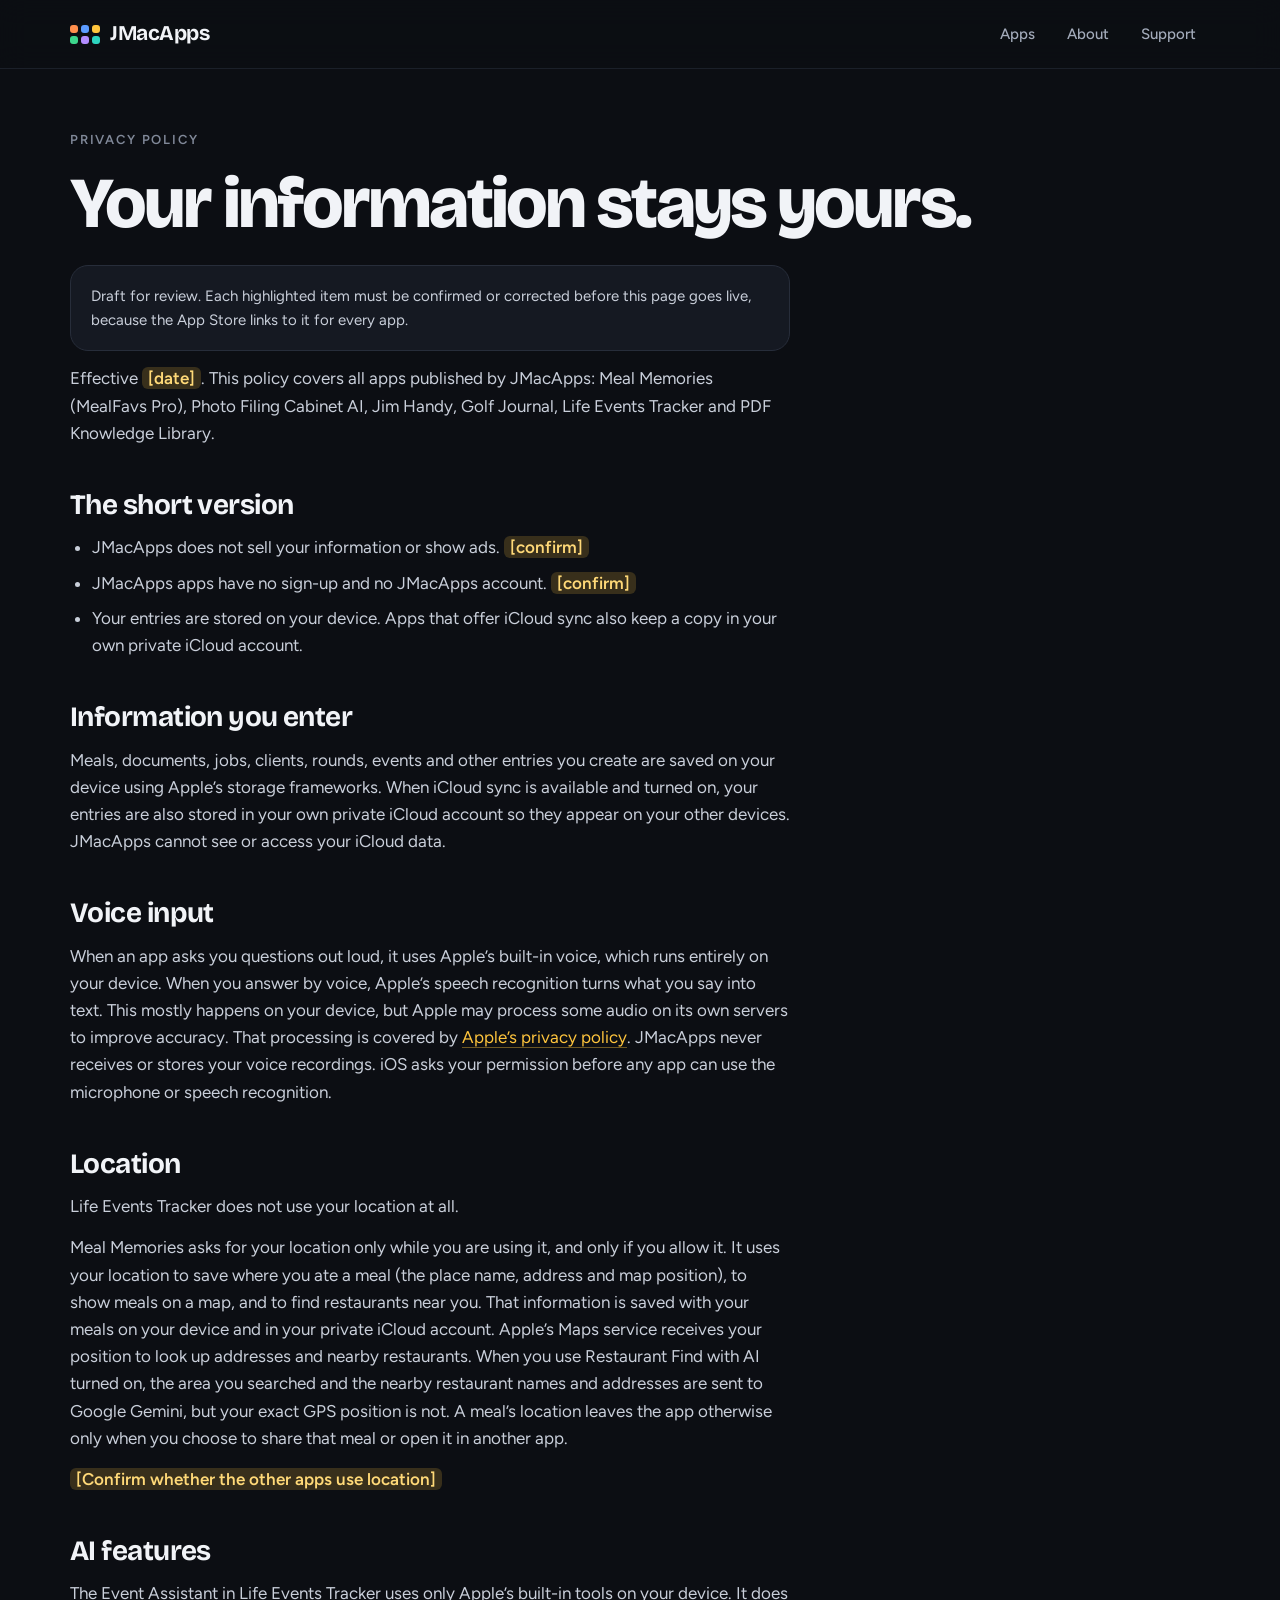
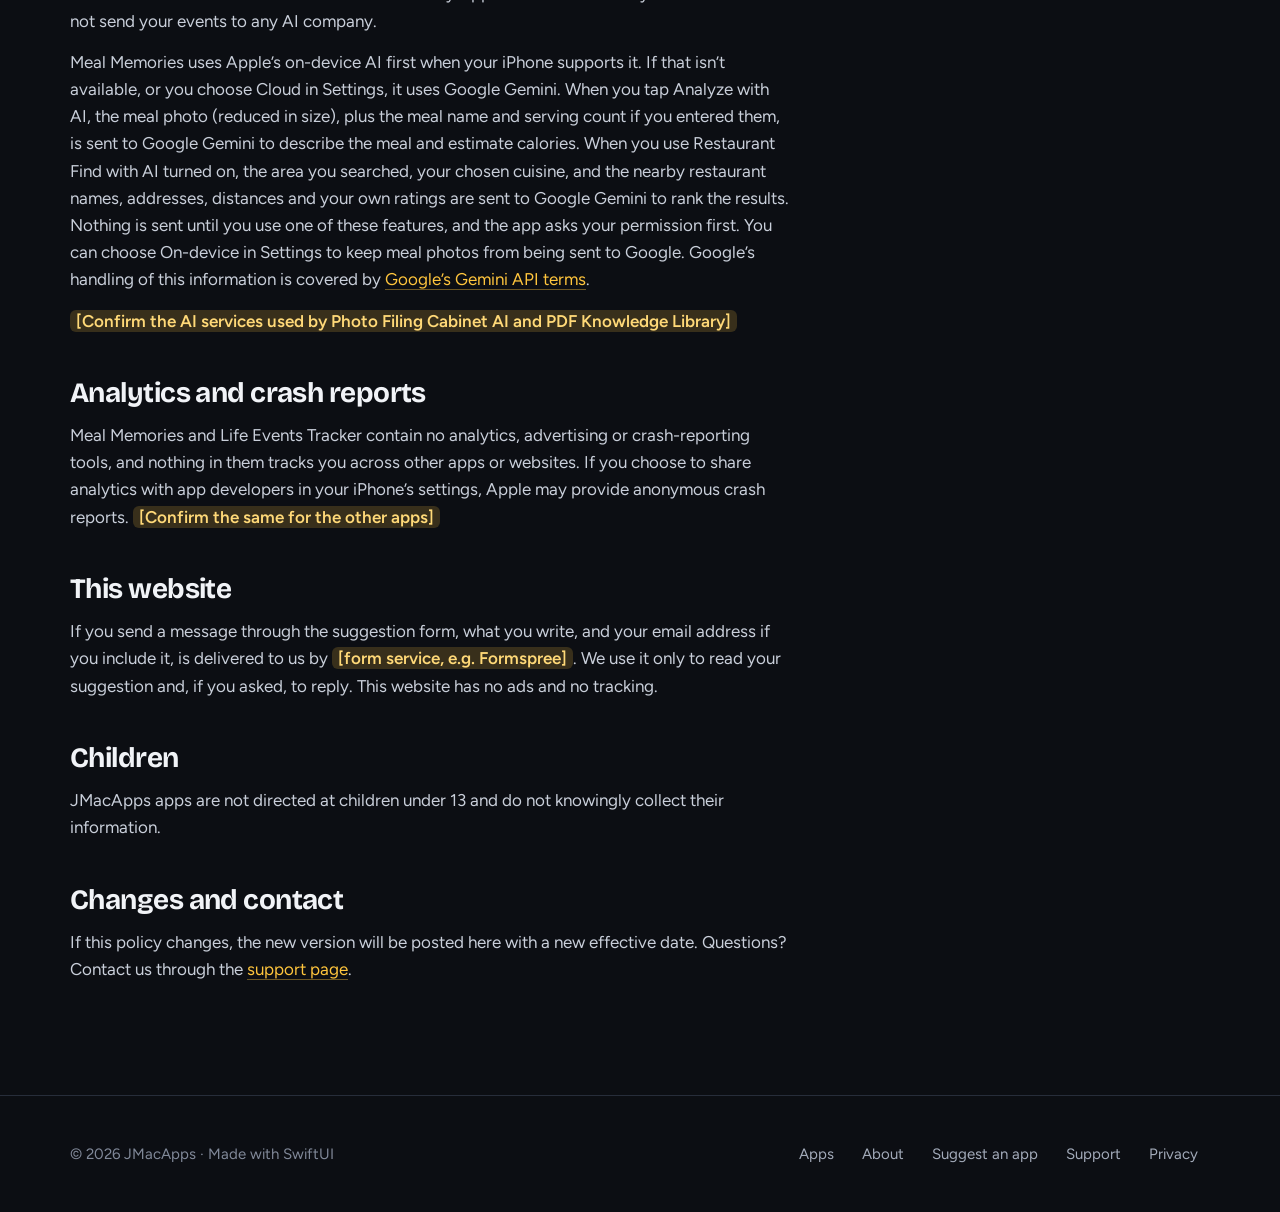
==== privacy.html @ f18e8189 "Add files via upload" ====
<!doctype html>
<html lang="en">
<head>
<meta charset="utf-8">
<meta name="viewport" content="width=device-width, initial-scale=1, viewport-fit=cover">
<title>Privacy · JMacApps</title>
<meta name="claude:viewport-fit-sides" content="cover">
<meta name="description" content="How JMacApps apps handle your information.">
<meta property="og:title" content="Privacy · JMacApps">
<meta property="og:description" content="How JMacApps apps handle your information.">
<meta property="og:type" content="website">
<meta name="theme-color" content="#0C0E13">
<link rel="preconnect" href="https://fonts.googleapis.com"><link rel="preconnect" href="https://fonts.gstatic.com" crossorigin><link rel="stylesheet" href="https://fonts.googleapis.com/css2?family=Bricolage+Grotesque:opsz,wght@12..96,600;12..96,700;12..96,800&family=Figtree:wght@400;500;600&display=swap">
<link rel="stylesheet" href="css/style.css">
</head>
<body>
<header class="nav"><div class="wrap">
<a class="logo" href="index.html"><span class="logo-mark" aria-hidden="true"><span style="background: var(--c-meals)"></span><span style="background: var(--c-filing)"></span><span style="background: var(--c-handy)"></span><span style="background: var(--c-golf)"></span><span style="background: var(--c-life)"></span><span style="background: var(--c-pdf)"></span></span>JMacApps</a>
<nav class="nav-links" aria-label="Main"><a href="index.html#apps">Apps</a><a href="about.html">About</a><a href="support.html">Support</a></nav>
</div></header>
<main>
<section class="wrap page-head"><span class="eyebrow">Privacy policy</span><h1>Your information stays yours.</h1></section>
<section class="wrap"><div class="prose">
<p class="note">Draft for review. Each highlighted item must be confirmed or corrected before this page goes live, because the App Store links to it for every app.</p>
<p class="muted">Effective <span class="fill">[date]</span>. This policy covers all apps published by JMacApps: Meal Memories (MealFavs Pro), Photo Filing Cabinet AI, Jim Handy, Golf Journal, Life Events Tracker and PDF Knowledge Library.</p>
<h2>The short version</h2>
<ul>
<li>JMacApps does not sell your information or show ads. <span class="fill">[confirm]</span></li>
<li>JMacApps apps have no sign-up and no JMacApps account. <span class="fill">[confirm]</span></li>
<li>Your entries are stored on your device. Apps that offer iCloud sync also keep a copy in your own private iCloud account.</li>
</ul>
<h2>Information you enter</h2>
<p>Meals, documents, jobs, clients, rounds, events and other entries you create are saved on your device using Apple’s storage frameworks. When iCloud sync is available and turned on, your entries are also stored in your own private iCloud account so they appear on your other devices. JMacApps cannot see or access your iCloud data.</p>
<h2>Voice input</h2>
<p>When an app asks you questions out loud, it uses Apple’s built-in voice, which runs entirely on your device. When you answer by voice, Apple’s speech recognition turns what you say into text. This mostly happens on your device, but Apple may process some audio on its own servers to improve accuracy. That processing is covered by <a href="https://www.apple.com/legal/privacy/">Apple’s privacy policy</a>. JMacApps never receives or stores your voice recordings. iOS asks your permission before any app can use the microphone or speech recognition.</p>
<h2>Location</h2>
<p>Life Events Tracker does not use your location at all.</p>
<p>Meal Memories asks for your location only while you are using it, and only if you allow it. It uses your location to save where you ate a meal (the place name, address and map position), to show meals on a map, and to find restaurants near you. That information is saved with your meals on your device and in your private iCloud account. Apple’s Maps service receives your position to look up addresses and nearby restaurants. When you use Restaurant Find with AI turned on, the area you searched and the nearby restaurant names and addresses are sent to Google Gemini, but your exact GPS position is not. A meal’s location leaves the app otherwise only when you choose to share that meal or open it in another app.</p>
<p><span class="fill">[Confirm whether the other apps use location]</span></p>
<h2>AI features</h2>
<p>The Event Assistant in Life Events Tracker uses only Apple’s built-in tools on your device. It does not send your events to any AI company.</p>
<p>Meal Memories uses Apple’s on-device AI first when your iPhone supports it. If that isn’t available, or you choose Cloud in Settings, it uses Google Gemini. When you tap Analyze with AI, the meal photo (reduced in size), plus the meal name and serving count if you entered them, is sent to Google Gemini to describe the meal and estimate calories. When you use Restaurant Find with AI turned on, the area you searched, your chosen cuisine, and the nearby restaurant names, addresses, distances and your own ratings are sent to Google Gemini to rank the results. Nothing is sent until you use one of these features, and the app asks your permission first. You can choose On-device in Settings to keep meal photos from being sent to Google. Google’s handling of this information is covered by <a href="https://ai.google.dev/gemini-api/terms">Google’s Gemini API terms</a>.</p>
<p><span class="fill">[Confirm the AI services used by Photo Filing Cabinet AI and PDF Knowledge Library]</span></p>
<h2>Analytics and crash reports</h2>
<p>Meal Memories and Life Events Tracker contain no analytics, advertising or crash-reporting tools, and nothing in them tracks you across other apps or websites. If you choose to share analytics with app developers in your iPhone’s settings, Apple may provide anonymous crash reports. <span class="fill">[Confirm the same for the other apps]</span></p>
<h2>This website</h2>
<p>If you send a message through the suggestion form, what you write, and your email address if you include it, is delivered to us by <span class="fill">[form service, e.g. Formspree]</span>. We use it only to read your suggestion and, if you asked, to reply. This website has no ads and no tracking.</p>
<h2>Children</h2>
<p>JMacApps apps are not directed at children under 13 and do not knowingly collect their information.</p>
<h2>Changes and contact</h2>
<p>If this policy changes, the new version will be posted here with a new effective date. Questions? Contact us through the <a href="support.html">support page</a>.</p>
</div></section>
</main>
<footer class="footer"><div class="wrap">
<span>© 2026 JMacApps · Made with SwiftUI</span>
<nav aria-label="Footer"><a href="index.html#apps">Apps</a><a href="about.html">About</a><a href="suggest.html">Suggest an app</a><a href="support.html">Support</a><a href="privacy.html">Privacy</a></nav>
</div></footer>
</body>
</html>
---- css/style.css ----
/* JMacApps — layout: one dark stage; each app owns a signature color that tints its card, page and badges. */
:root {
  color-scheme: dark;
  --bg: #0C0E13;
  --surface: #151922;
  --surface-2: #1C212C;
  --line: #272D3A;
  --fg: #F1F3F7;
  --muted: #A3ABBA;
  --faint: #818999;
  --brand: #FFC53D;
  --app: var(--brand);

  --c-filing: #5B9BFF;
  --c-life: #B28CFF;
  --c-golf: #3DD68C;
  --c-meals: #FF8F4D;
  --c-handy: #FFC53D;
  --c-pdf: #2DD4BF;

  --display: "Bricolage Grotesque", "Avenir Next", system-ui, sans-serif;
  --body: "Figtree", "Helvetica Neue", system-ui, sans-serif;

  --max: 1180px;
  --r-lg: 28px;
  --r-md: 18px;
}

*, *::before, *::after { box-sizing: border-box; }
html { scroll-behavior: smooth; }
@media (prefers-reduced-motion: reduce) { html { scroll-behavior: auto; } * { transition: none !important; animation: none !important; } }

body {
  margin: 0;
  background: var(--bg);
  color: var(--fg);
  font: 400 17px/1.6 var(--body);
  -webkit-font-smoothing: antialiased;
}
img { max-width: 100%; height: auto; display: block; }
a { color: inherit; text-decoration: none; }
a:focus-visible, button:focus-visible { outline: 2px solid var(--app); outline-offset: 3px; border-radius: 8px; }
h1, h2, h3 { font-family: var(--display); line-height: 1.05; letter-spacing: -0.025em; margin: 0; text-wrap: balance; }
p { margin: 0; }

.wrap {
  max-width: var(--max);
  margin: 0 auto;
  padding-left: max(20px, env(safe-area-inset-left, 0px));
  padding-right: max(20px, env(safe-area-inset-right, 0px));
}
.section { padding-block: 88px; }
.eyebrow { font-size: 13px; font-weight: 600; letter-spacing: .14em; text-transform: uppercase; color: var(--faint); }
.lede { font-size: 20px; color: var(--muted); max-width: 34em; }
.muted { color: var(--muted); }

/* ---------- nav ---------- */
body::before { content: ""; position: fixed; inset: 0 0 auto; height: env(safe-area-inset-top, 0px); z-index: 10; background: var(--bg); }
.nav { position: sticky; top: env(safe-area-inset-top, 0px); z-index: 9; background: color-mix(in oklab, var(--bg) 86%, transparent); backdrop-filter: blur(14px); -webkit-backdrop-filter: blur(14px); border-bottom: 1px solid color-mix(in oklab, var(--line) 60%, transparent); }
.nav .wrap { display: flex; align-items: center; justify-content: space-between; gap: 12px; min-height: 68px; flex-wrap: wrap; }
.logo { display: flex; align-items: center; gap: 10px; font-family: var(--display); font-weight: 700; font-size: 21px; letter-spacing: -0.02em; }
.logo-mark { display: grid; grid-template-columns: repeat(3, 8px); gap: 3px; }
.logo-mark span { width: 8px; height: 8px; border-radius: 3px; }
.nav-links { display: flex; align-items: center; gap: 4px; flex-wrap: wrap; }
.nav-links a { padding: 10px 14px; border-radius: 999px; color: var(--muted); font-size: 15px; font-weight: 500; }
.nav-links a:hover, .nav-links a[aria-current="page"] { color: var(--fg); background: var(--surface); }

/* ---------- buttons & badges ---------- */
.btns { display: flex; flex-wrap: wrap; gap: 12px; }
.btn { display: inline-flex; align-items: center; gap: 10px; min-height: 52px; padding: 0 24px; border-radius: 14px; font-weight: 600; font-size: 16px; border: 1px solid transparent; transition: transform .15s ease, background .15s ease; }
.btn:hover { transform: translateY(-1px); }
.btn-solid { background: var(--app); color: #0C0E13; }
.btn-ghost { border-color: var(--line); color: var(--fg); }
.btn-ghost:hover { background: var(--surface); }
.btn svg { width: 20px; height: 20px; flex: none; }
.btn-off { background: var(--surface); color: var(--muted); border-color: var(--line); cursor: default; }
.btn-off:hover { transform: none; }

.badge { display: inline-flex; align-items: center; gap: 8px; padding: 6px 12px; border-radius: 999px; font-size: 13px; font-weight: 600; white-space: nowrap; }
.badge::before { content: ""; width: 7px; height: 7px; border-radius: 99px; background: currentColor; }
.badge-live { background: color-mix(in oklab, #3DD68C 16%, transparent); color: #74E5AC; }
.badge-beta { background: color-mix(in oklab, #5B9BFF 18%, transparent); color: #9CC2FF; }
.badge-soon { background: var(--surface-2); color: var(--muted); }

.icon-tile { width: 60px; height: 60px; border-radius: 17px; background: var(--app); display: grid; place-items: center; flex: none; }
.icon-tile svg { width: 30px; height: 30px; stroke: #0C0E13; }
.icon-tile.lg { width: 92px; height: 92px; border-radius: 25px; box-shadow: 0 18px 50px color-mix(in oklab, var(--app) 35%, transparent); }
.icon-tile.lg svg { width: 46px; height: 46px; }

/* ---------- home hero ---------- */
.hero { padding-block: 56px 72px; display: grid; grid-template-columns: minmax(0, 1.05fr) minmax(0, 1fr); gap: 40px; align-items: center; }
.hero-copy { display: flex; flex-direction: column; gap: 26px; }
.hero h1 { font-size: clamp(46px, 6.4vw, 84px); font-weight: 800; letter-spacing: -0.04em; line-height: .98; }
.hero h1 .dim { color: var(--faint); }
.dots { display: flex; gap: 8px; align-items: center; color: var(--muted); font-size: 15px; flex-wrap: wrap; }
.dots i { width: 10px; height: 10px; border-radius: 4px; display: inline-block; }
.hero-art { position: relative; height: 600px; }
.hero-art img { position: absolute; width: 46%; filter: drop-shadow(0 30px 40px rgba(0,0,0,.55)); }
.hero-art .a { left: 0; top: 70px; opacity: .9; }
.hero-art .b { left: 27%; top: 0; z-index: 2; width: 50%; }
.hero-art .c { right: 0; top: 90px; opacity: .9; }
.hero-glow { position: absolute; inset: 10% 5%; border-radius: 50%; background: radial-gradient(closest-side, color-mix(in oklab, var(--brand) 22%, transparent), transparent); filter: blur(20px); }
.hero-caption { position: absolute; bottom: 0; left: 50%; transform: translateX(-50%); z-index: 3; white-space: nowrap; font-size: 13px; color: var(--faint); }

/* ---------- app grid ---------- */
.head-row { display: flex; flex-wrap: wrap; justify-content: space-between; align-items: flex-end; gap: 20px; margin-bottom: 40px; }
.head-row h2 { font-size: clamp(36px, 4.4vw, 56px); font-weight: 800; }
.head-row p { max-width: 380px; color: var(--muted); }
.app-grid { display: grid; grid-template-columns: repeat(3, minmax(0, 1fr)); gap: 18px; }
.app-card { position: relative; display: flex; flex-direction: column; gap: 18px; padding: 28px; border-radius: var(--r-lg); background: color-mix(in oklab, var(--app) 9%, var(--bg)); border: 1px solid color-mix(in oklab, var(--app) 24%, var(--bg)); transition: transform .2s ease, border-color .2s ease; min-width: 0; }
.app-card:hover { transform: translateY(-3px); border-color: color-mix(in oklab, var(--app) 55%, var(--bg)); }
.app-card .top { display: flex; justify-content: space-between; align-items: flex-start; gap: 12px; }
.app-card h3 { font-size: 26px; font-weight: 700; }
.app-card .was { font-size: 13px; color: var(--faint); margin-top: 4px; }
.app-card p { color: color-mix(in oklab, var(--app) 18%, var(--muted)); font-size: 16px; line-height: 1.55; }
.app-card .more { margin-top: auto; font-weight: 600; color: color-mix(in oklab, var(--app) 70%, white); }

/* ---------- voice band ---------- */
.band { border-radius: 36px; background: var(--surface); border: 1px solid var(--line); padding: clamp(28px, 5vw, 64px); display: grid; grid-template-columns: minmax(0, 1fr) minmax(0, 1.2fr); gap: 48px; align-items: center; }
.band h2 { font-size: clamp(34px, 4vw, 52px); font-weight: 800; margin-block: 14px 18px; }
.steps { list-style: none; margin: 0; padding: 0; display: grid; gap: 14px; }
.steps li { display: grid; grid-template-columns: 52px minmax(0, 1fr); gap: 16px; align-items: start; padding: 20px; border-radius: var(--r-md); background: var(--surface-2); }
.steps .n { width: 52px; height: 52px; border-radius: 15px; display: grid; place-items: center; font-family: var(--display); font-weight: 800; font-size: 22px; background: var(--bg); color: var(--brand); }
.steps b { display: block; font-size: 18px; margin-bottom: 2px; }
.steps span { color: var(--muted); font-size: 16px; }

/* ---------- maker ---------- */
.maker { display: grid; grid-template-columns: minmax(0, 360px) minmax(0, 1fr); gap: 56px; align-items: center; }
.photo-slot { aspect-ratio: 4 / 5; max-width: 100%; border-radius: var(--r-lg); border: 1.5px dashed var(--line); background: var(--surface); display: grid; place-items: center; text-align: center; color: var(--faint); padding: 24px; font-size: 15px; }
.maker h2 { font-size: clamp(34px, 4vw, 52px); font-weight: 800; margin-block: 14px 20px; }
.maker p + p { margin-top: 14px; }
.link-u { font-weight: 600; border-bottom: 2px solid var(--brand); padding-bottom: 3px; display: inline-block; margin-top: 22px; }

/* ---------- beta CTA ---------- */
.cta { border-radius: 36px; padding: clamp(32px, 5vw, 64px); background: var(--brand); color: #1B1405; display: flex; flex-wrap: wrap; gap: 28px; align-items: center; justify-content: space-between; }
.cta h2 { font-size: clamp(30px, 3.6vw, 46px); font-weight: 800; }
.cta p { color: #3B2D0B; font-size: 18px; margin-top: 10px; max-width: 32em; }
.cta .btn { background: #0C0E13; color: var(--fg); }

/* ---------- footer ---------- */
.footer { border-top: 1px solid var(--line); margin-top: 40px; }
.footer .wrap { display: flex; flex-wrap: wrap; justify-content: space-between; align-items: center; gap: 16px; padding-block: 36px; color: var(--faint); font-size: 15px; }
.footer nav { display: flex; flex-wrap: wrap; gap: 4px; }
.footer nav a { padding: 10px 12px; color: var(--muted); }
.footer nav a:hover { color: var(--fg); }

/* ---------- app page ---------- */
.app-hero { position: relative; overflow: hidden; }
.app-hero::before { content: ""; position: absolute; left: 50%; top: -340px; width: 1000px; height: 900px; transform: translateX(-50%); background: radial-gradient(closest-side, color-mix(in oklab, var(--app) 26%, transparent), transparent); pointer-events: none; }
.app-hero .wrap { position: relative; display: flex; flex-direction: column; align-items: center; text-align: center; gap: 24px; padding-block: 40px 56px; }
.crumb { align-self: flex-start; color: var(--muted); font-size: 15px; padding: 8px 0; }
.crumb:hover { color: var(--fg); }
.app-hero h1 { font-size: clamp(44px, 6.6vw, 88px); font-weight: 800; letter-spacing: -0.04em; }
.app-hero .tag { font-family: var(--display); font-size: clamp(22px, 2.6vw, 30px); font-weight: 600; color: color-mix(in oklab, var(--app) 75%, white); letter-spacing: -0.015em; }
.app-hero .lede { margin-inline: auto; }
.app-hero .btns { justify-content: center; }
.app-hero .meta { font-size: 14px; color: var(--faint); }

.shots { display: flex; gap: 8px; overflow-x: auto; scroll-snap-type: x mandatory; padding: 8px max(20px, calc((100vw - var(--max)) / 2 + 20px)) 24px; scrollbar-width: thin; }
.shot { flex: 0 0 auto; width: 250px; scroll-snap-align: center; display: flex; flex-direction: column; gap: 6px; }
.shot img { width: 100%; filter: drop-shadow(0 22px 28px rgba(0,0,0,.5)); }
.shot figcaption { text-align: center; color: var(--muted); font-size: 15px; padding-inline: 8px; }
.shot-ph { aspect-ratio: 9 / 19.5; max-width: 100%; margin: 20px 18px; border-radius: 34px; border: 6px solid var(--surface-2); background: var(--surface); display: grid; place-items: center; color: var(--faint); font-size: 14px; text-align: center; padding: 16px; }
.shots.mac { gap: 28px; padding-top: 24px; }
.shots.mac .shot { width: min(760px, 86vw); gap: 14px; }
.shots.mac .shot img { border-radius: 14px; border: 1px solid var(--line); filter: drop-shadow(0 24px 40px rgba(0,0,0,.55)); }
.shots-hint { text-align: center; color: var(--faint); font-size: 14px; }

.features { display: grid; grid-template-columns: repeat(auto-fit, minmax(min(100%, 300px), 1fr)); gap: 18px; }
.feature { padding: 30px; border-radius: var(--r-lg); background: var(--surface); border: 1px solid var(--line); display: flex; flex-direction: column; gap: 10px; min-width: 0; }
.feature .fi { width: 44px; height: 44px; border-radius: 13px; display: grid; place-items: center; background: color-mix(in oklab, var(--app) 18%, var(--surface)); margin-bottom: 6px; }
.feature .fi svg { width: 22px; height: 22px; stroke: color-mix(in oklab, var(--app) 80%, white); }
.feature h3 { font-size: 22px; font-weight: 700; letter-spacing: -0.015em; }
.feature p { color: var(--muted); font-size: 16px; }
.center-h { text-align: center; font-size: clamp(32px, 4vw, 50px); font-weight: 800; margin-bottom: 40px; }

.video { display: grid; grid-template-columns: minmax(0, 1.4fr) minmax(0, 1fr); gap: 0; border-radius: 32px; overflow: hidden; border: 1px solid color-mix(in oklab, var(--app) 30%, var(--bg)); background: color-mix(in oklab, var(--app) 8%, var(--bg)); }
.video-thumb { aspect-ratio: 16 / 9; max-width: 100%; display: grid; place-items: center; background: radial-gradient(circle at 50% 50%, color-mix(in oklab, var(--app) 30%, var(--bg)), var(--surface) 70%); }
.play { width: 84px; height: 84px; border-radius: 99px; background: var(--app); display: grid; place-items: center; box-shadow: 0 0 0 14px color-mix(in oklab, var(--app) 20%, transparent); transition: transform .2s ease; }
.video:hover .play { transform: scale(1.06); }
.play svg { width: 32px; height: 32px; fill: #0C0E13; margin-left: 5px; }
.video-copy { padding: clamp(24px, 4vw, 48px); display: flex; flex-direction: column; gap: 12px; justify-content: center; }
.video-copy h2 { font-size: clamp(28px, 3vw, 38px); font-weight: 800; }

.get { border-radius: 36px; padding: clamp(32px, 5vw, 64px); background: var(--app); color: #0C0E13; display: flex; flex-wrap: wrap; gap: 28px; align-items: center; justify-content: space-between; }
.get h2 { font-size: clamp(30px, 3.6vw, 46px); font-weight: 800; }
.get p { margin-top: 10px; font-size: 18px; max-width: 32em; color: color-mix(in oklab, var(--app) 30%, #0C0E13); }
.get .btn { background: #0C0E13; color: var(--fg); }
.get .btn-off { background: color-mix(in oklab, #0C0E13 14%, var(--app)); color: #0C0E13; border-color: transparent; }

.others { display: grid; grid-template-columns: repeat(5, minmax(0, 1fr)); gap: 12px; }
.other { display: flex; flex-direction: column; gap: 12px; padding: 18px; border-radius: var(--r-md); border: 1px solid var(--line); min-width: 0; transition: border-color .15s ease, background .15s ease; }
.other:hover { border-color: color-mix(in oklab, var(--app) 50%, var(--bg)); background: color-mix(in oklab, var(--app) 6%, var(--bg)); }
.other .icon-tile { width: 44px; height: 44px; border-radius: 12px; }
.other .icon-tile svg { width: 22px; height: 22px; }
.other b { font-family: var(--display); font-size: 17px; line-height: 1.2; }

/* ---------- text pages ---------- */
.page-head { padding-block: 56px 24px; }
.page-head h1 { font-size: clamp(42px, 5.6vw, 72px); font-weight: 800; letter-spacing: -0.04em; margin-top: 14px; }
.prose { max-width: 720px; padding-bottom: 72px; }
.prose h2 { font-size: 28px; font-weight: 700; margin: 44px 0 14px; letter-spacing: -0.02em; }
.prose p, .prose li { color: #C9CFDA; }
.prose p + p { margin-top: 14px; }
.prose ul { padding-left: 22px; display: grid; gap: 8px; margin: 14px 0; }
.prose a { color: var(--brand); border-bottom: 1px solid color-mix(in oklab, var(--brand) 40%, transparent); }
.fill { background: color-mix(in oklab, var(--brand) 18%, transparent); color: #FFD978; padding: 1px 6px; border-radius: 6px; font-weight: 600; }
.note { padding: 18px 20px; border-radius: var(--r-md); background: var(--surface); border: 1px solid var(--line); color: var(--muted); font-size: 15px; margin-bottom: 8px; }
details { border-bottom: 1px solid var(--line); padding-block: 18px; }
details summary { cursor: pointer; font-weight: 600; font-size: 18px; list-style: none; display: flex; justify-content: space-between; gap: 16px; }
details summary::after { content: "+"; color: var(--brand); font-size: 22px; line-height: 1; }
details[open] summary::after { content: "–"; }
details p { margin-top: 10px; }
.contact-card { margin-top: 18px; padding: 24px; border-radius: var(--r-lg); background: var(--surface); border: 1px solid var(--line); display: flex; flex-direction: column; gap: 6px; }
.contact-card .addr { font-family: var(--display); font-size: 24px; font-weight: 700; user-select: all; }

/* ---------- responsive ---------- */
@media (max-width: 980px) {
  .hero { grid-template-columns: minmax(0, 1fr); }
  .hero-art { height: 480px; max-width: 520px; width: 100%; margin-inline: auto; }
  .app-grid { grid-template-columns: repeat(2, minmax(0, 1fr)); }
  .band, .maker, .video { grid-template-columns: minmax(0, 1fr); }
  .maker .photo-slot { max-width: 320px; }
  .others { grid-template-columns: repeat(3, minmax(0, 1fr)); }
}
@media (max-width: 640px) {
  body { font-size: 16px; }
  .section { padding-block: 60px; }
  .hero-art { height: 380px; }
  .app-grid { grid-template-columns: minmax(0, 1fr); }
  .others { grid-template-columns: repeat(2, minmax(0, 1fr)); }
  .shot { width: 210px; }
  .lede { font-size: 18px; }
  .nav-links { gap: 0; }
  .nav-links a { padding: 10px 8px; font-size: 14px; }
  .logo { font-size: 19px; gap: 8px; }
}

/* ---------- suggestions ---------- */
.idea { display: grid; grid-template-columns: minmax(0, 1.1fr) minmax(0, 1fr); gap: 48px; align-items: center; padding: clamp(28px, 5vw, 64px); border-radius: 36px; border: 1.5px dashed var(--line); }
.idea-copy { display: flex; flex-direction: column; gap: 16px; align-items: flex-start; }
.idea h2 { font-size: clamp(34px, 4vw, 52px); font-weight: 800; }
.idea-notes { list-style: none; margin: 0; padding: 0; display: grid; gap: 14px; }
.idea-notes li { padding: 18px 22px; border-radius: 18px; background: color-mix(in oklab, var(--app) 10%, var(--surface)); color: color-mix(in oklab, var(--app) 35%, var(--fg)); font-family: var(--display); font-size: 19px; font-weight: 600; letter-spacing: -0.01em; }
.idea-notes li:nth-child(1) { transform: rotate(-1.5deg); }
.idea-notes li:nth-child(2) { transform: rotate(1deg) translateX(18px); }
.idea-notes li:nth-child(3) { transform: rotate(-.5deg); }

.suggest { display: grid; grid-template-columns: minmax(0, 1fr) minmax(0, 1.15fr); gap: 56px; align-items: start; padding-bottom: 72px; }
.suggest-intro { padding-bottom: 0; }
.form { display: flex; flex-direction: column; gap: 22px; padding: clamp(24px, 4vw, 40px); border-radius: var(--r-lg); background: var(--surface); border: 1px solid var(--line); }
.field { display: flex; flex-direction: column; gap: 8px; border: 0; margin: 0; padding: 0; min-width: 0; }
.field label, .field legend { font-weight: 600; font-size: 16px; padding: 0; }
.opt { font-weight: 400; color: var(--faint); font-size: 14px; margin-left: 6px; }
.hint { font-size: 14px; color: var(--faint); }
.err { font-size: 14px; color: #FF9B9B; }
.form input[type="text"], .form input[type="email"], .form select, .form textarea {
  width: 100%; font: inherit; font-size: 16px; color: var(--fg); background: var(--bg); border: 1px solid var(--line); border-radius: 12px; padding: 13px 14px; }
.form textarea { resize: vertical; min-height: 140px; line-height: 1.5; }
.form input:focus-visible, .form select:focus-visible, .form textarea:focus-visible { outline: 2px solid var(--brand); outline-offset: 1px; border-color: transparent; }
.form ::placeholder { color: #6E7686; }
.chips { display: flex; flex-wrap: wrap; gap: 10px; margin-top: 4px; }
.chip { position: relative; cursor: pointer; }
.chip input { position: absolute; opacity: 0; inset: 0; margin: 0; cursor: pointer; }
.chip span { display: inline-flex; align-items: center; min-height: 44px; padding: 0 18px; border-radius: 999px; border: 1px solid var(--line); background: var(--bg); color: var(--muted); font-weight: 500; }
.chip input:checked + span { background: color-mix(in oklab, var(--brand) 18%, var(--bg)); border-color: var(--brand); color: var(--fg); }
.chip input:focus-visible + span { outline: 2px solid var(--brand); outline-offset: 2px; }
.form .btn { align-self: flex-start; border: 0; cursor: pointer; font-family: inherit; }
.form .btn:disabled { opacity: .6; cursor: default; }
.form-msg { padding: 14px 16px; border-radius: 12px; font-size: 15px; }
.form-msg.ok { background: color-mix(in oklab, #3DD68C 14%, var(--surface)); color: #8CEBBE; }
.form-msg.bad { background: color-mix(in oklab, var(--brand) 12%, var(--surface)); color: #FFD978; }
.hp { position: absolute; left: -9999px; width: 1px; height: 1px; }

@media (max-width: 980px) {
  .idea, .suggest { grid-template-columns: minmax(0, 1fr); }
  .idea-notes li:nth-child(2) { transform: rotate(1deg); }
}
.idea-side { display: flex; flex-direction: column; gap: 14px; }

/* ---------- team ---------- */
.maker { grid-template-columns: minmax(0, 440px) minmax(0, 1fr); }
.team-photos { display: grid; grid-template-columns: repeat(2, minmax(0, 1fr)); gap: 16px; }
.team-photos figure { margin: 0; display: flex; flex-direction: column; gap: 10px; }
.team-photos .photo-slot { font-size: 14px; }
.team-photos figcaption { display: flex; flex-direction: column; gap: 2px; font-size: 15px; }
.team-photos figcaption span, .role { color: var(--faint); font-size: 14px; }
.team-photos figure:nth-child(2) { margin-top: 36px; }
.people { display: grid; gap: 20px; margin-top: 8px; }
.person { display: grid; grid-template-columns: 140px minmax(0, 1fr); gap: 22px; align-items: start; padding: 20px; border-radius: var(--r-lg); background: var(--surface); border: 1px solid var(--line); }
.person .photo-slot { font-size: 13px; padding: 12px; }
.person h3 { font-size: 24px; font-weight: 700; }
.person .role { margin: 4px 0 10px; }
@media (max-width: 980px) { .maker .team-photos { max-width: 440px; } }
@media (max-width: 640px) { .person { grid-template-columns: minmax(0, 1fr); } .person .photo-slot { max-width: 180px; } }
.team-photo { width: 100%; max-width: 100%; aspect-ratio: 4 / 5; object-fit: cover; object-position: 50% 30%; border-radius: var(--r-lg); background: var(--surface); }
.person .team-photo { border-radius: 16px; }
@media (max-width: 640px) { .person .team-photo { max-width: 180px; } }

/* ---------- demo video ---------- */
.demo { display: grid; grid-template-columns: minmax(0, 340px) minmax(0, 1fr); gap: clamp(28px, 6vw, 80px); align-items: center; padding: clamp(24px, 5vw, 56px); border-radius: 36px; background: color-mix(in oklab, var(--app) 8%, var(--bg)); border: 1px solid color-mix(in oklab, var(--app) 26%, var(--bg)); }
.demo-frame { filter: drop-shadow(0 30px 50px rgba(0,0,0,.55)); }
.demo-video { display: block; width: 100%; max-width: 100%; height: auto; aspect-ratio: 694 / 1440; border-radius: 15% / 7.2%; background: #000; }
.demo-copy { display: flex; flex-direction: column; gap: 16px; }
.demo-copy h2 { font-size: clamp(30px, 3.6vw, 46px); font-weight: 800; }
@media (max-width: 760px) {
  .demo { grid-template-columns: minmax(0, 1fr); }
  .demo-frame { max-width: 300px; margin-inline: auto; }
}
.person p + p { margin-top: 12px; }
.contact-card .addr { overflow-wrap: anywhere; }
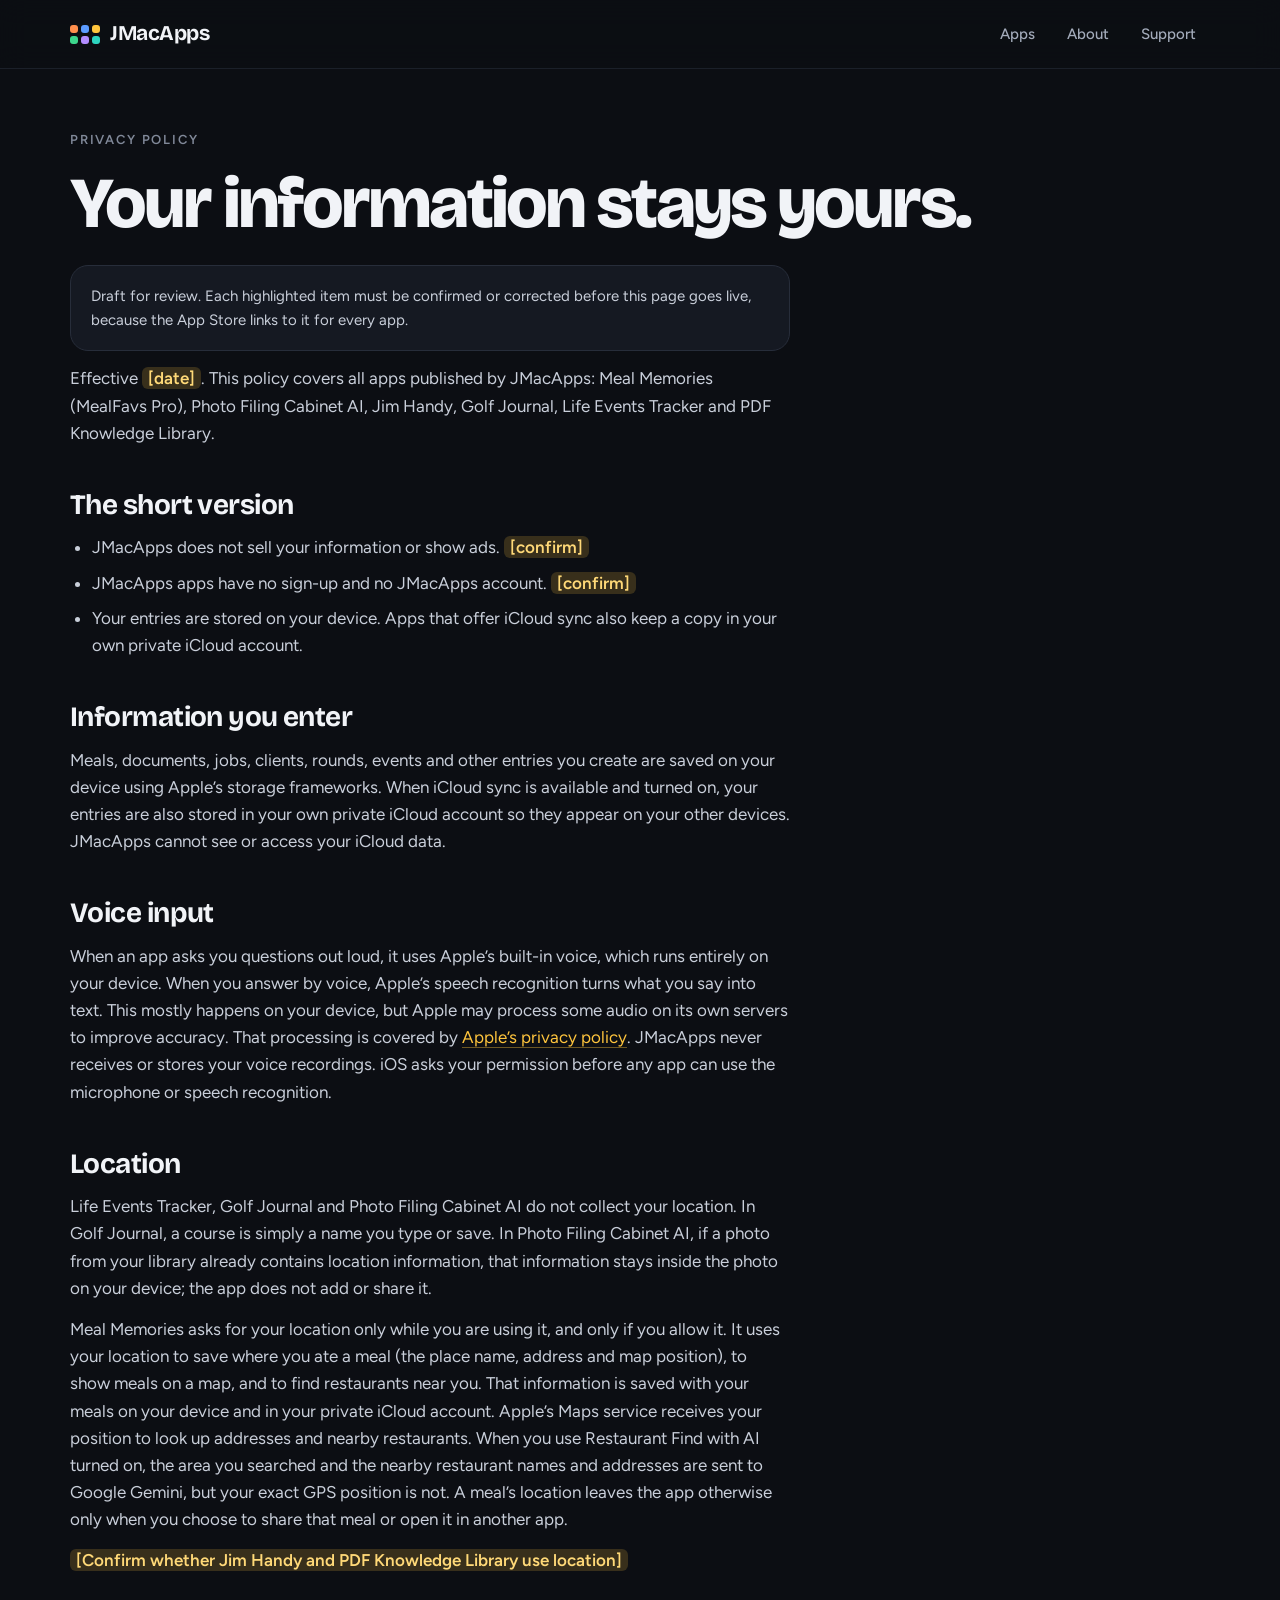
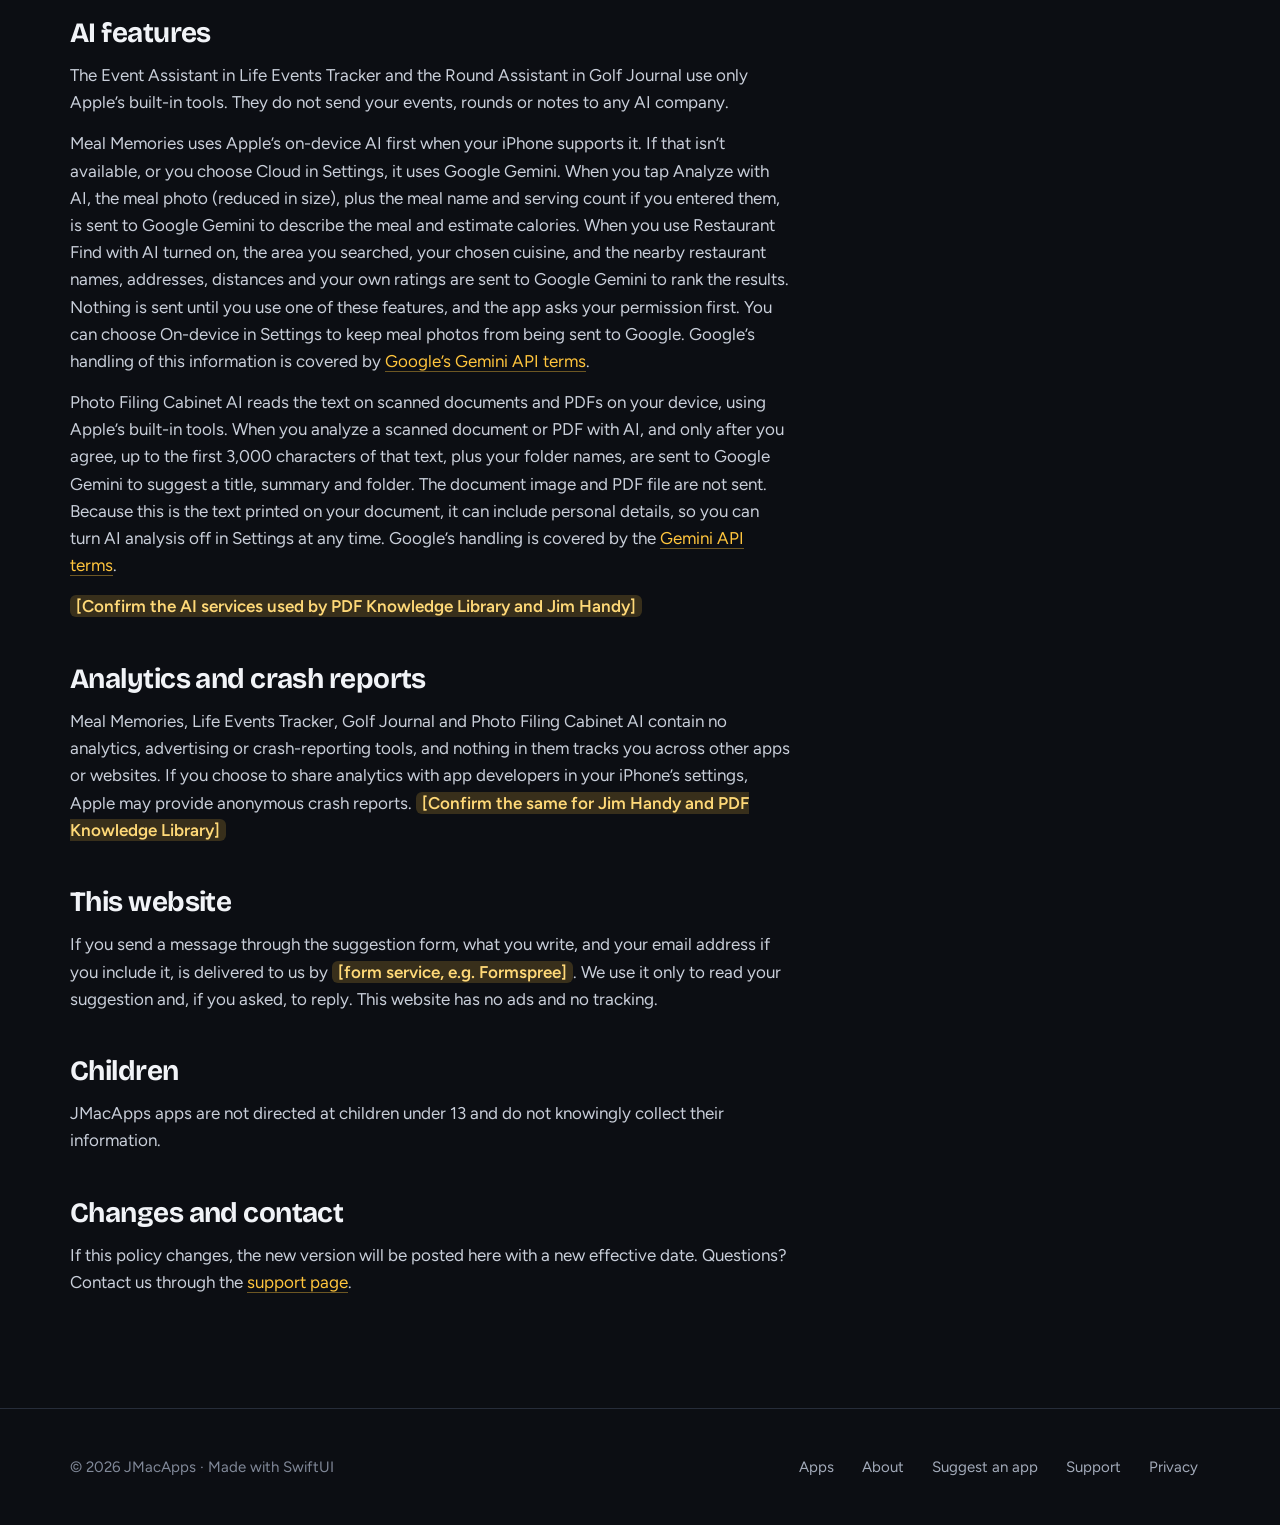
==== commit 2e0e280d: "Update privacy policy: Photo Filing Cabinet AI details" ====
--- a/privacy.html
+++ b/privacy.html
@@ -34,15 +34,16 @@
 <h2>Voice input</h2>
 <p>When an app asks you questions out loud, it uses Apple’s built-in voice, which runs entirely on your device. When you answer by voice, Apple’s speech recognition turns what you say into text. This mostly happens on your device, but Apple may process some audio on its own servers to improve accuracy. That processing is covered by <a href="https://www.apple.com/legal/privacy/">Apple’s privacy policy</a>. JMacApps never receives or stores your voice recordings. iOS asks your permission before any app can use the microphone or speech recognition.</p>
 <h2>Location</h2>
-<p>Life Events Tracker does not use your location at all.</p>
+<p>Life Events Tracker, Golf Journal and Photo Filing Cabinet AI do not collect your location. In Golf Journal, a course is simply a name you type or save. In Photo Filing Cabinet AI, if a photo from your library already contains location information, that information stays inside the photo on your device; the app does not add or share it.</p>
 <p>Meal Memories asks for your location only while you are using it, and only if you allow it. It uses your location to save where you ate a meal (the place name, address and map position), to show meals on a map, and to find restaurants near you. That information is saved with your meals on your device and in your private iCloud account. Apple’s Maps service receives your position to look up addresses and nearby restaurants. When you use Restaurant Find with AI turned on, the area you searched and the nearby restaurant names and addresses are sent to Google Gemini, but your exact GPS position is not. A meal’s location leaves the app otherwise only when you choose to share that meal or open it in another app.</p>
-<p><span class="fill">[Confirm whether the other apps use location]</span></p>
+<p><span class="fill">[Confirm whether Jim Handy and PDF Knowledge Library use location]</span></p>
 <h2>AI features</h2>
-<p>The Event Assistant in Life Events Tracker uses only Apple’s built-in tools on your device. It does not send your events to any AI company.</p>
+<p>The Event Assistant in Life Events Tracker and the Round Assistant in Golf Journal use only Apple’s built-in tools. They do not send your events, rounds or notes to any AI company.</p>
 <p>Meal Memories uses Apple’s on-device AI first when your iPhone supports it. If that isn’t available, or you choose Cloud in Settings, it uses Google Gemini. When you tap Analyze with AI, the meal photo (reduced in size), plus the meal name and serving count if you entered them, is sent to Google Gemini to describe the meal and estimate calories. When you use Restaurant Find with AI turned on, the area you searched, your chosen cuisine, and the nearby restaurant names, addresses, distances and your own ratings are sent to Google Gemini to rank the results. Nothing is sent until you use one of these features, and the app asks your permission first. You can choose On-device in Settings to keep meal photos from being sent to Google. Google’s handling of this information is covered by <a href="https://ai.google.dev/gemini-api/terms">Google’s Gemini API terms</a>.</p>
-<p><span class="fill">[Confirm the AI services used by Photo Filing Cabinet AI and PDF Knowledge Library]</span></p>
+<p>Photo Filing Cabinet AI reads the text on scanned documents and PDFs on your device, using Apple’s built-in tools. When you analyze a scanned document or PDF with AI, and only after you agree, up to the first 3,000 characters of that text, plus your folder names, are sent to Google Gemini to suggest a title, summary and folder. The document image and PDF file are not sent. Because this is the text printed on your document, it can include personal details, so you can turn AI analysis off in Settings at any time. Google’s handling is covered by the <a href="https://ai.google.dev/gemini-api/terms">Gemini API terms</a>.</p>
+<p><span class="fill">[Confirm the AI services used by PDF Knowledge Library and Jim Handy]</span></p>
 <h2>Analytics and crash reports</h2>
-<p>Meal Memories and Life Events Tracker contain no analytics, advertising or crash-reporting tools, and nothing in them tracks you across other apps or websites. If you choose to share analytics with app developers in your iPhone’s settings, Apple may provide anonymous crash reports. <span class="fill">[Confirm the same for the other apps]</span></p>
+<p>Meal Memories, Life Events Tracker, Golf Journal and Photo Filing Cabinet AI contain no analytics, advertising or crash-reporting tools, and nothing in them tracks you across other apps or websites. If you choose to share analytics with app developers in your iPhone’s settings, Apple may provide anonymous crash reports. <span class="fill">[Confirm the same for Jim Handy and PDF Knowledge Library]</span></p>
 <h2>This website</h2>
 <p>If you send a message through the suggestion form, what you write, and your email address if you include it, is delivered to us by <span class="fill">[form service, e.g. Formspree]</span>. We use it only to read your suggestion and, if you asked, to reply. This website has no ads and no tracking.</p>
 <h2>Children</h2>
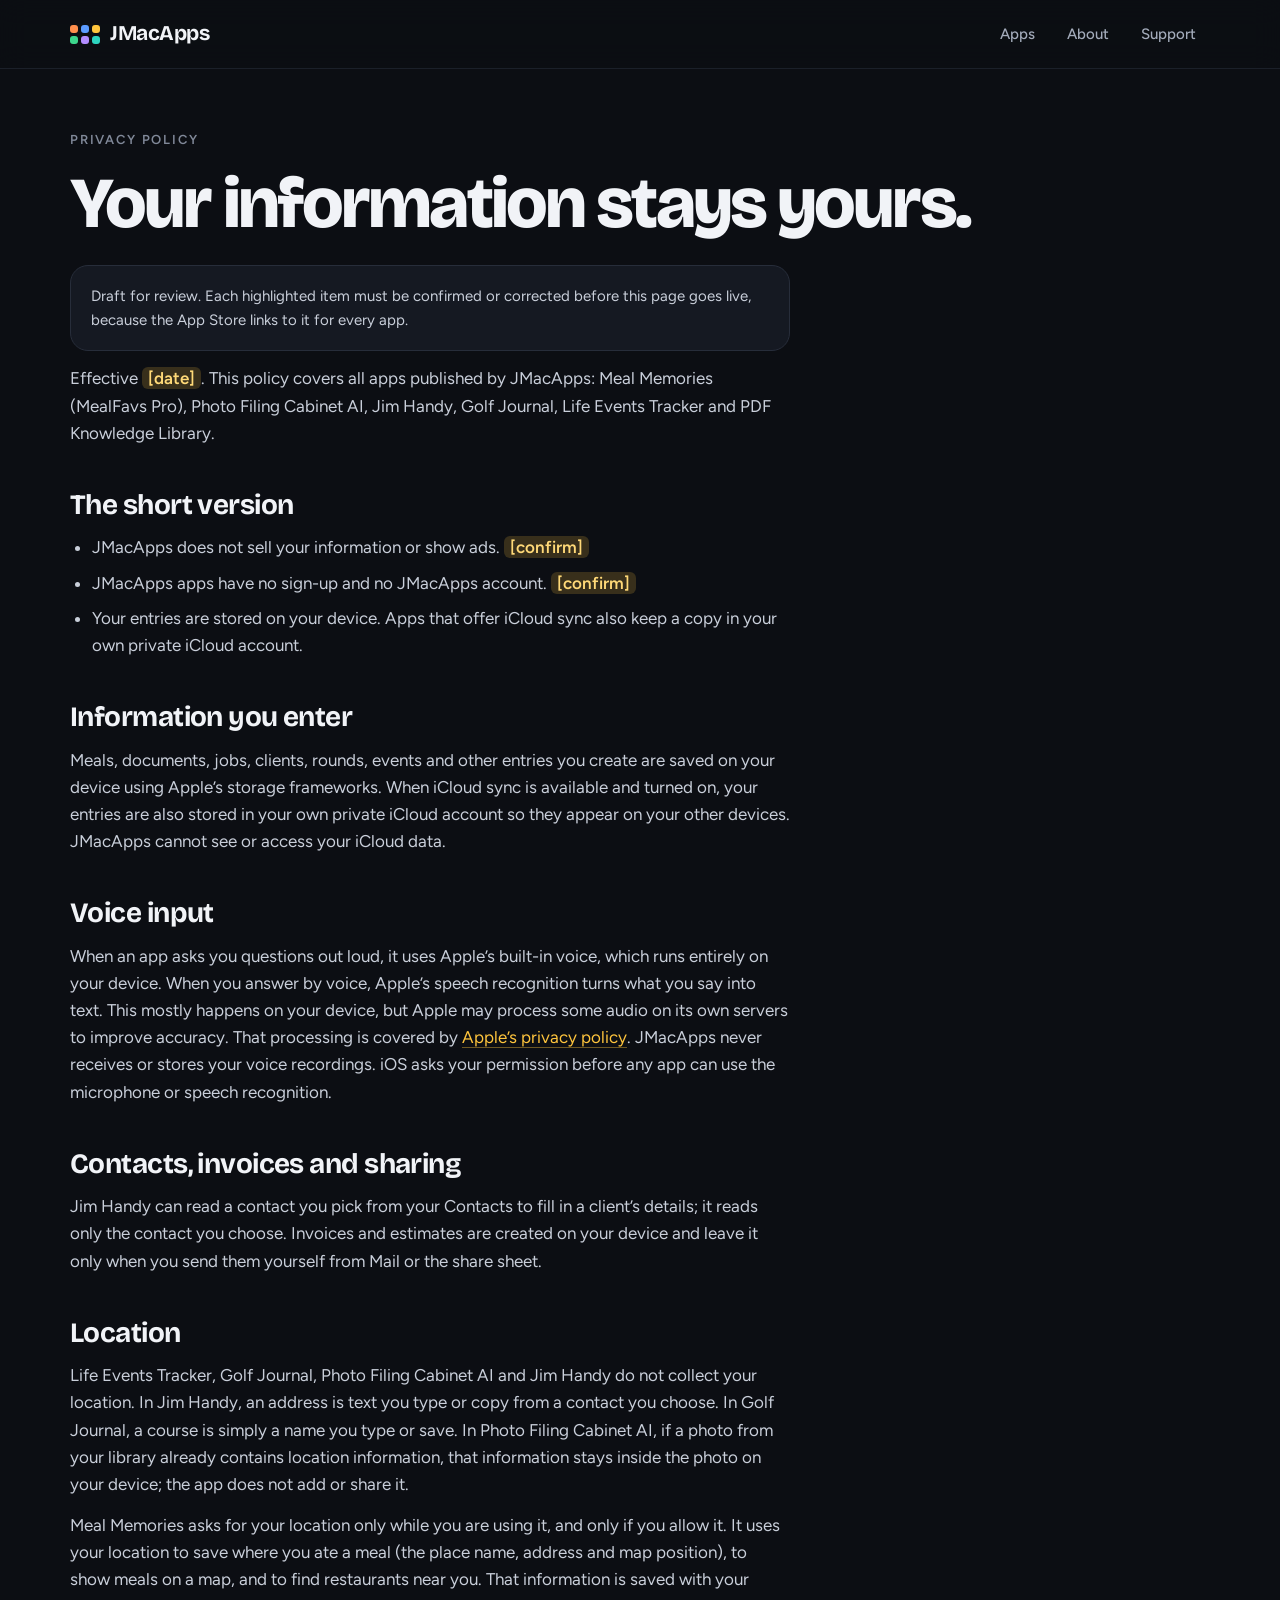
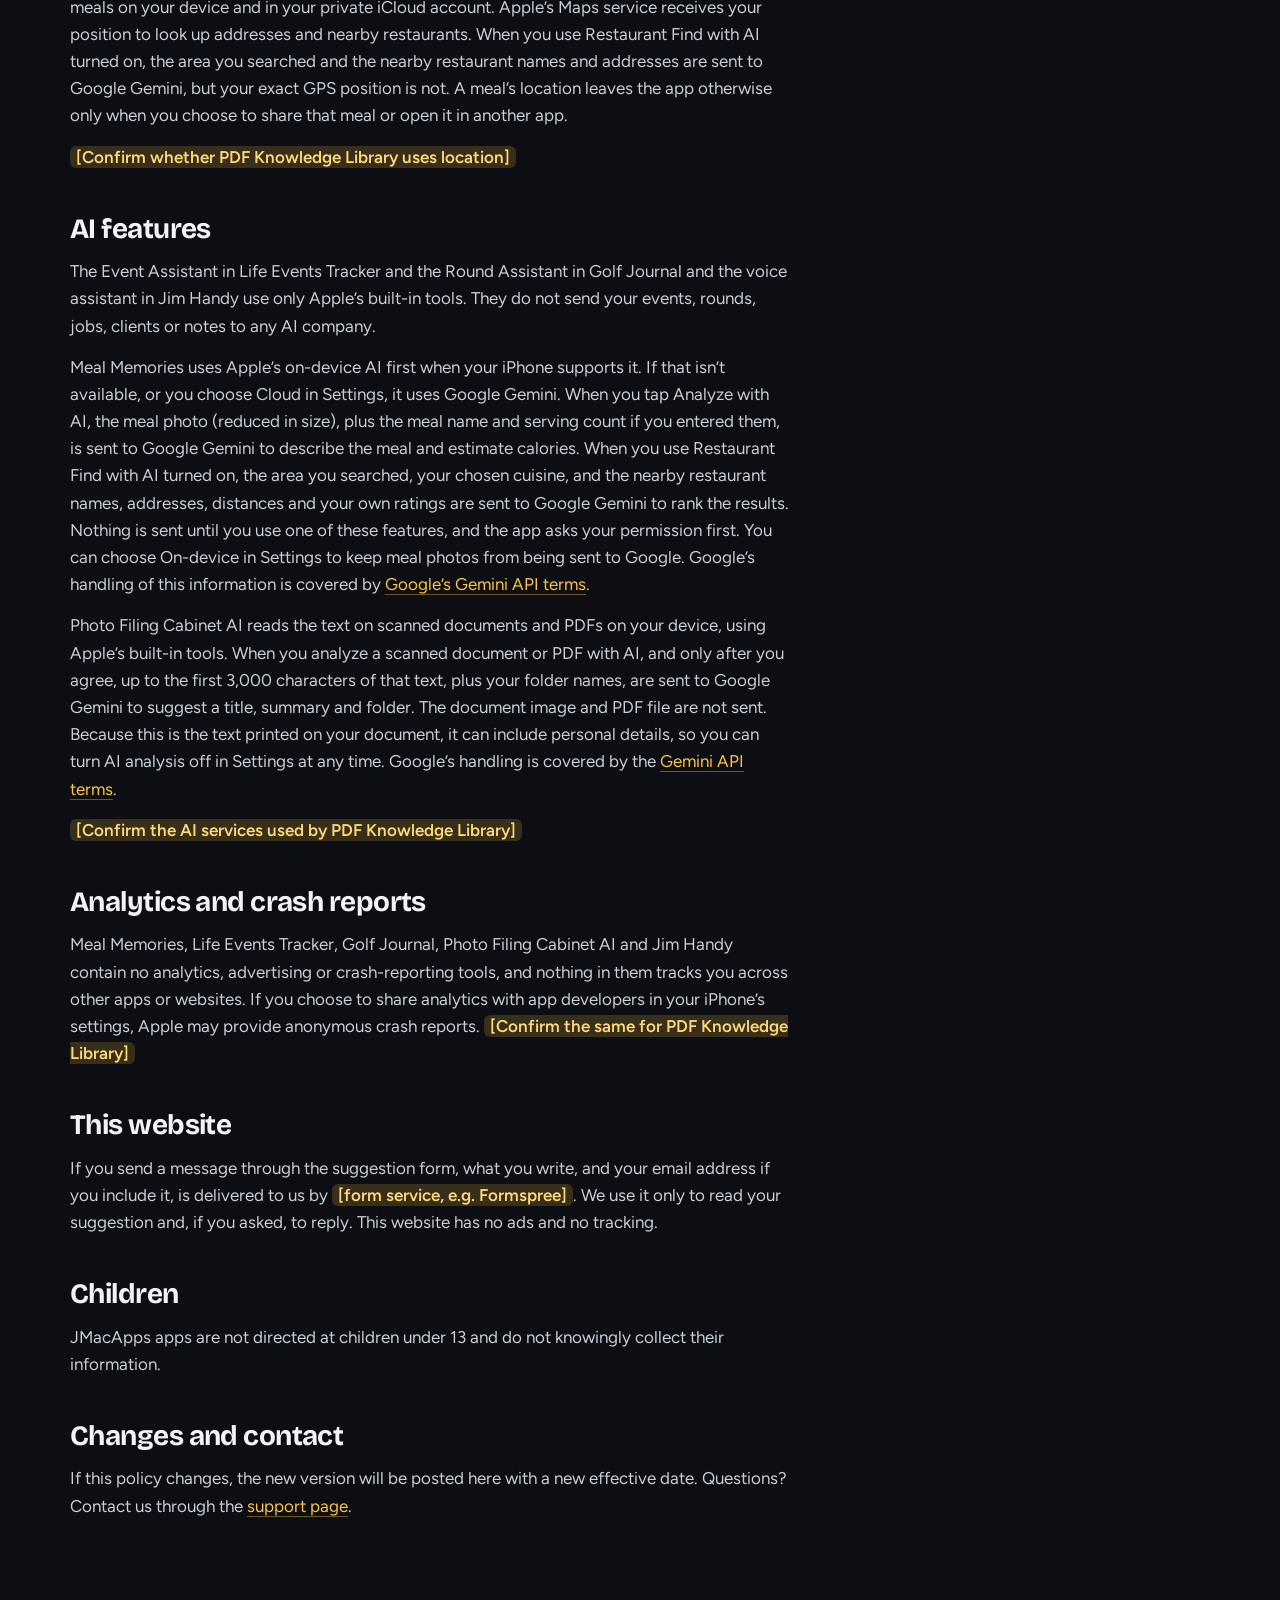
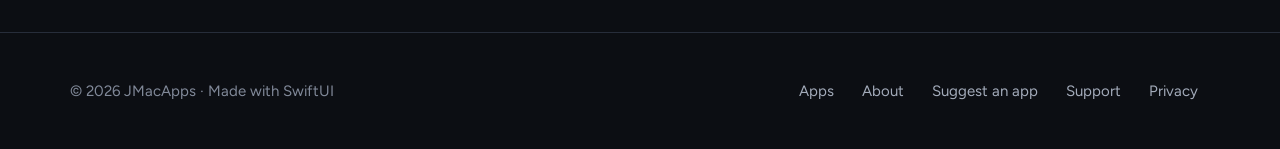
==== commit b1f2626f: "Privacy policy: add Jim Handy" ====
--- a/privacy.html
+++ b/privacy.html
@@ -33,17 +33,19 @@
 <p>Meals, documents, jobs, clients, rounds, events and other entries you create are saved on your device using Apple’s storage frameworks. When iCloud sync is available and turned on, your entries are also stored in your own private iCloud account so they appear on your other devices. JMacApps cannot see or access your iCloud data.</p>
 <h2>Voice input</h2>
 <p>When an app asks you questions out loud, it uses Apple’s built-in voice, which runs entirely on your device. When you answer by voice, Apple’s speech recognition turns what you say into text. This mostly happens on your device, but Apple may process some audio on its own servers to improve accuracy. That processing is covered by <a href="https://www.apple.com/legal/privacy/">Apple’s privacy policy</a>. JMacApps never receives or stores your voice recordings. iOS asks your permission before any app can use the microphone or speech recognition.</p>
+<h2>Contacts, invoices and sharing</h2>
+<p>Jim Handy can read a contact you pick from your Contacts to fill in a client’s details; it reads only the contact you choose. Invoices and estimates are created on your device and leave it only when you send them yourself from Mail or the share sheet.</p>
 <h2>Location</h2>
-<p>Life Events Tracker, Golf Journal and Photo Filing Cabinet AI do not collect your location. In Golf Journal, a course is simply a name you type or save. In Photo Filing Cabinet AI, if a photo from your library already contains location information, that information stays inside the photo on your device; the app does not add or share it.</p>
+<p>Life Events Tracker, Golf Journal, Photo Filing Cabinet AI and Jim Handy do not collect your location. In Jim Handy, an address is text you type or copy from a contact you choose. In Golf Journal, a course is simply a name you type or save. In Photo Filing Cabinet AI, if a photo from your library already contains location information, that information stays inside the photo on your device; the app does not add or share it.</p>
 <p>Meal Memories asks for your location only while you are using it, and only if you allow it. It uses your location to save where you ate a meal (the place name, address and map position), to show meals on a map, and to find restaurants near you. That information is saved with your meals on your device and in your private iCloud account. Apple’s Maps service receives your position to look up addresses and nearby restaurants. When you use Restaurant Find with AI turned on, the area you searched and the nearby restaurant names and addresses are sent to Google Gemini, but your exact GPS position is not. A meal’s location leaves the app otherwise only when you choose to share that meal or open it in another app.</p>
-<p><span class="fill">[Confirm whether Jim Handy and PDF Knowledge Library use location]</span></p>
+<p><span class="fill">[Confirm whether PDF Knowledge Library uses location]</span></p>
 <h2>AI features</h2>
-<p>The Event Assistant in Life Events Tracker and the Round Assistant in Golf Journal use only Apple’s built-in tools. They do not send your events, rounds or notes to any AI company.</p>
+<p>The Event Assistant in Life Events Tracker and the Round Assistant in Golf Journal and the voice assistant in Jim Handy use only Apple’s built-in tools. They do not send your events, rounds, jobs, clients or notes to any AI company.</p>
 <p>Meal Memories uses Apple’s on-device AI first when your iPhone supports it. If that isn’t available, or you choose Cloud in Settings, it uses Google Gemini. When you tap Analyze with AI, the meal photo (reduced in size), plus the meal name and serving count if you entered them, is sent to Google Gemini to describe the meal and estimate calories. When you use Restaurant Find with AI turned on, the area you searched, your chosen cuisine, and the nearby restaurant names, addresses, distances and your own ratings are sent to Google Gemini to rank the results. Nothing is sent until you use one of these features, and the app asks your permission first. You can choose On-device in Settings to keep meal photos from being sent to Google. Google’s handling of this information is covered by <a href="https://ai.google.dev/gemini-api/terms">Google’s Gemini API terms</a>.</p>
 <p>Photo Filing Cabinet AI reads the text on scanned documents and PDFs on your device, using Apple’s built-in tools. When you analyze a scanned document or PDF with AI, and only after you agree, up to the first 3,000 characters of that text, plus your folder names, are sent to Google Gemini to suggest a title, summary and folder. The document image and PDF file are not sent. Because this is the text printed on your document, it can include personal details, so you can turn AI analysis off in Settings at any time. Google’s handling is covered by the <a href="https://ai.google.dev/gemini-api/terms">Gemini API terms</a>.</p>
-<p><span class="fill">[Confirm the AI services used by PDF Knowledge Library and Jim Handy]</span></p>
+<p><span class="fill">[Confirm the AI services used by PDF Knowledge Library]</span></p>
 <h2>Analytics and crash reports</h2>
-<p>Meal Memories, Life Events Tracker, Golf Journal and Photo Filing Cabinet AI contain no analytics, advertising or crash-reporting tools, and nothing in them tracks you across other apps or websites. If you choose to share analytics with app developers in your iPhone’s settings, Apple may provide anonymous crash reports. <span class="fill">[Confirm the same for Jim Handy and PDF Knowledge Library]</span></p>
+<p>Meal Memories, Life Events Tracker, Golf Journal, Photo Filing Cabinet AI and Jim Handy contain no analytics, advertising or crash-reporting tools, and nothing in them tracks you across other apps or websites. If you choose to share analytics with app developers in your iPhone’s settings, Apple may provide anonymous crash reports. <span class="fill">[Confirm the same for PDF Knowledge Library]</span></p>
 <h2>This website</h2>
 <p>If you send a message through the suggestion form, what you write, and your email address if you include it, is delivered to us by <span class="fill">[form service, e.g. Formspree]</span>. We use it only to read your suggestion and, if you asked, to reply. This website has no ads and no tracking.</p>
 <h2>Children</h2>
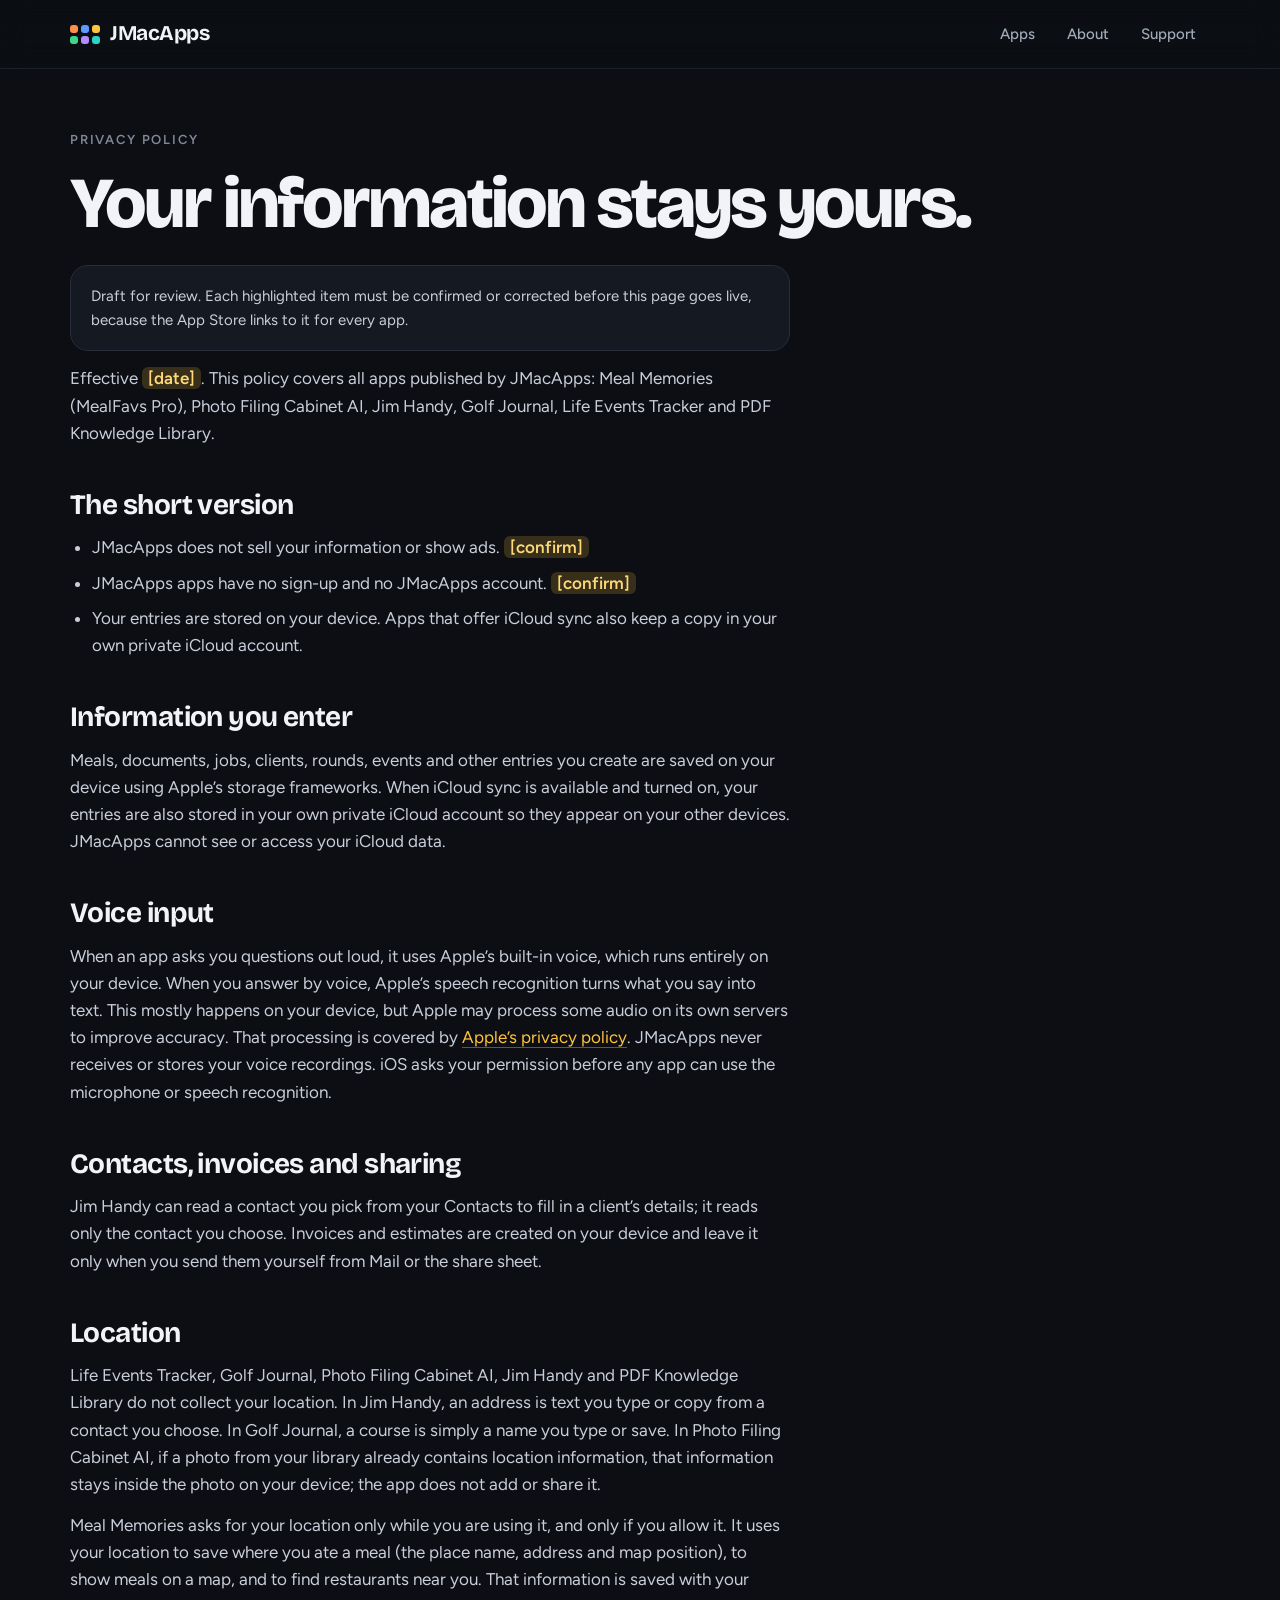
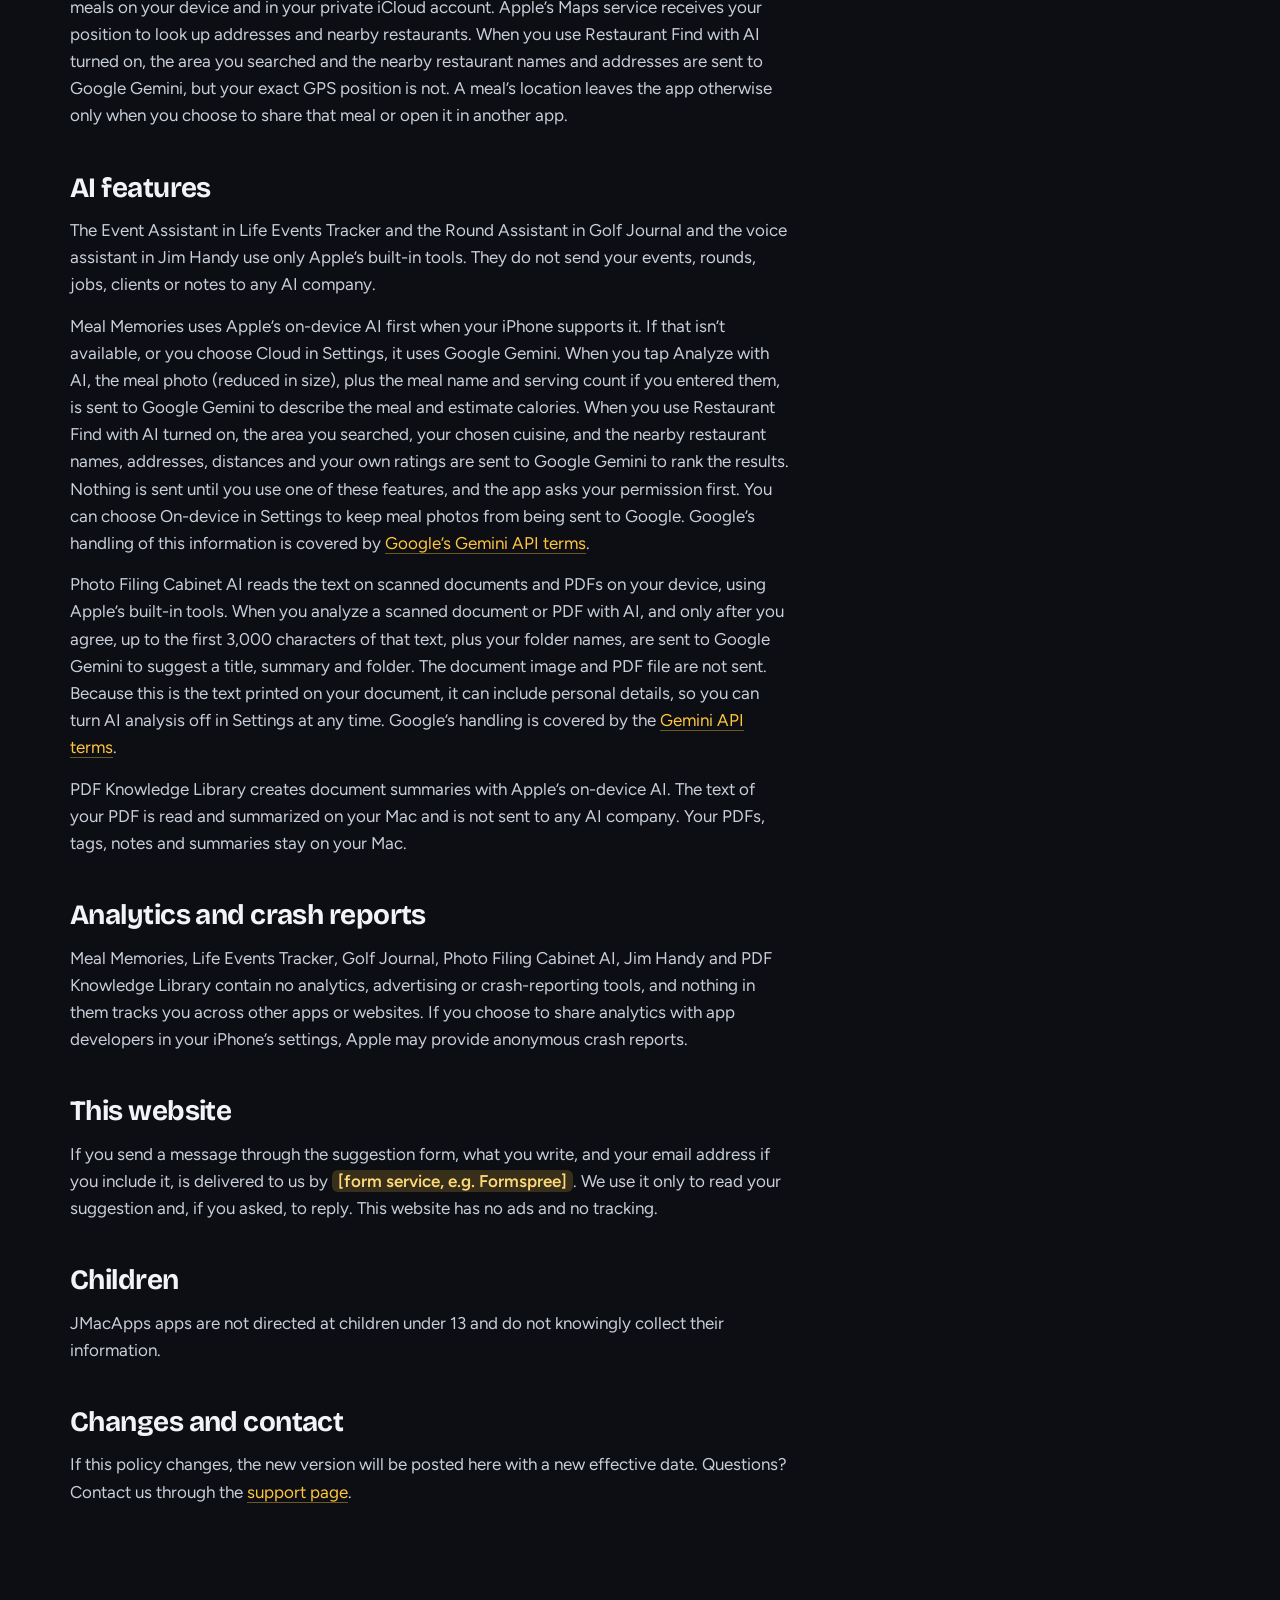
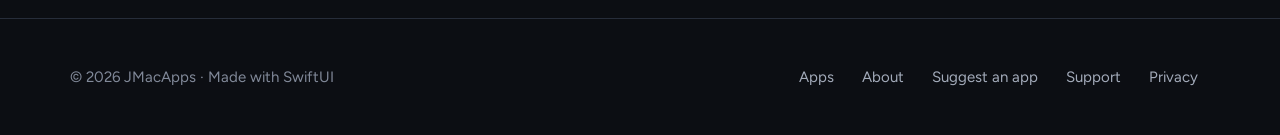
==== commit 29dbdabc: "Privacy policy: add PDF Knowledge Library" ====
--- a/privacy.html
+++ b/privacy.html
@@ -36,16 +36,15 @@
 <h2>Contacts, invoices and sharing</h2>
 <p>Jim Handy can read a contact you pick from your Contacts to fill in a client’s details; it reads only the contact you choose. Invoices and estimates are created on your device and leave it only when you send them yourself from Mail or the share sheet.</p>
 <h2>Location</h2>
-<p>Life Events Tracker, Golf Journal, Photo Filing Cabinet AI and Jim Handy do not collect your location. In Jim Handy, an address is text you type or copy from a contact you choose. In Golf Journal, a course is simply a name you type or save. In Photo Filing Cabinet AI, if a photo from your library already contains location information, that information stays inside the photo on your device; the app does not add or share it.</p>
+<p>Life Events Tracker, Golf Journal, Photo Filing Cabinet AI, Jim Handy and PDF Knowledge Library do not collect your location. In Jim Handy, an address is text you type or copy from a contact you choose. In Golf Journal, a course is simply a name you type or save. In Photo Filing Cabinet AI, if a photo from your library already contains location information, that information stays inside the photo on your device; the app does not add or share it.</p>
 <p>Meal Memories asks for your location only while you are using it, and only if you allow it. It uses your location to save where you ate a meal (the place name, address and map position), to show meals on a map, and to find restaurants near you. That information is saved with your meals on your device and in your private iCloud account. Apple’s Maps service receives your position to look up addresses and nearby restaurants. When you use Restaurant Find with AI turned on, the area you searched and the nearby restaurant names and addresses are sent to Google Gemini, but your exact GPS position is not. A meal’s location leaves the app otherwise only when you choose to share that meal or open it in another app.</p>
-<p><span class="fill">[Confirm whether PDF Knowledge Library uses location]</span></p>
 <h2>AI features</h2>
 <p>The Event Assistant in Life Events Tracker and the Round Assistant in Golf Journal and the voice assistant in Jim Handy use only Apple’s built-in tools. They do not send your events, rounds, jobs, clients or notes to any AI company.</p>
 <p>Meal Memories uses Apple’s on-device AI first when your iPhone supports it. If that isn’t available, or you choose Cloud in Settings, it uses Google Gemini. When you tap Analyze with AI, the meal photo (reduced in size), plus the meal name and serving count if you entered them, is sent to Google Gemini to describe the meal and estimate calories. When you use Restaurant Find with AI turned on, the area you searched, your chosen cuisine, and the nearby restaurant names, addresses, distances and your own ratings are sent to Google Gemini to rank the results. Nothing is sent until you use one of these features, and the app asks your permission first. You can choose On-device in Settings to keep meal photos from being sent to Google. Google’s handling of this information is covered by <a href="https://ai.google.dev/gemini-api/terms">Google’s Gemini API terms</a>.</p>
 <p>Photo Filing Cabinet AI reads the text on scanned documents and PDFs on your device, using Apple’s built-in tools. When you analyze a scanned document or PDF with AI, and only after you agree, up to the first 3,000 characters of that text, plus your folder names, are sent to Google Gemini to suggest a title, summary and folder. The document image and PDF file are not sent. Because this is the text printed on your document, it can include personal details, so you can turn AI analysis off in Settings at any time. Google’s handling is covered by the <a href="https://ai.google.dev/gemini-api/terms">Gemini API terms</a>.</p>
-<p><span class="fill">[Confirm the AI services used by PDF Knowledge Library]</span></p>
+<p>PDF Knowledge Library creates document summaries with Apple’s on-device AI. The text of your PDF is read and summarized on your Mac and is not sent to any AI company. Your PDFs, tags, notes and summaries stay on your Mac.</p>
 <h2>Analytics and crash reports</h2>
-<p>Meal Memories, Life Events Tracker, Golf Journal, Photo Filing Cabinet AI and Jim Handy contain no analytics, advertising or crash-reporting tools, and nothing in them tracks you across other apps or websites. If you choose to share analytics with app developers in your iPhone’s settings, Apple may provide anonymous crash reports. <span class="fill">[Confirm the same for PDF Knowledge Library]</span></p>
+<p>Meal Memories, Life Events Tracker, Golf Journal, Photo Filing Cabinet AI, Jim Handy and PDF Knowledge Library contain no analytics, advertising or crash-reporting tools, and nothing in them tracks you across other apps or websites. If you choose to share analytics with app developers in your iPhone’s settings, Apple may provide anonymous crash reports.</p>
 <h2>This website</h2>
 <p>If you send a message through the suggestion form, what you write, and your email address if you include it, is delivered to us by <span class="fill">[form service, e.g. Formspree]</span>. We use it only to read your suggestion and, if you asked, to reply. This website has no ads and no tracking.</p>
 <h2>Children</h2>
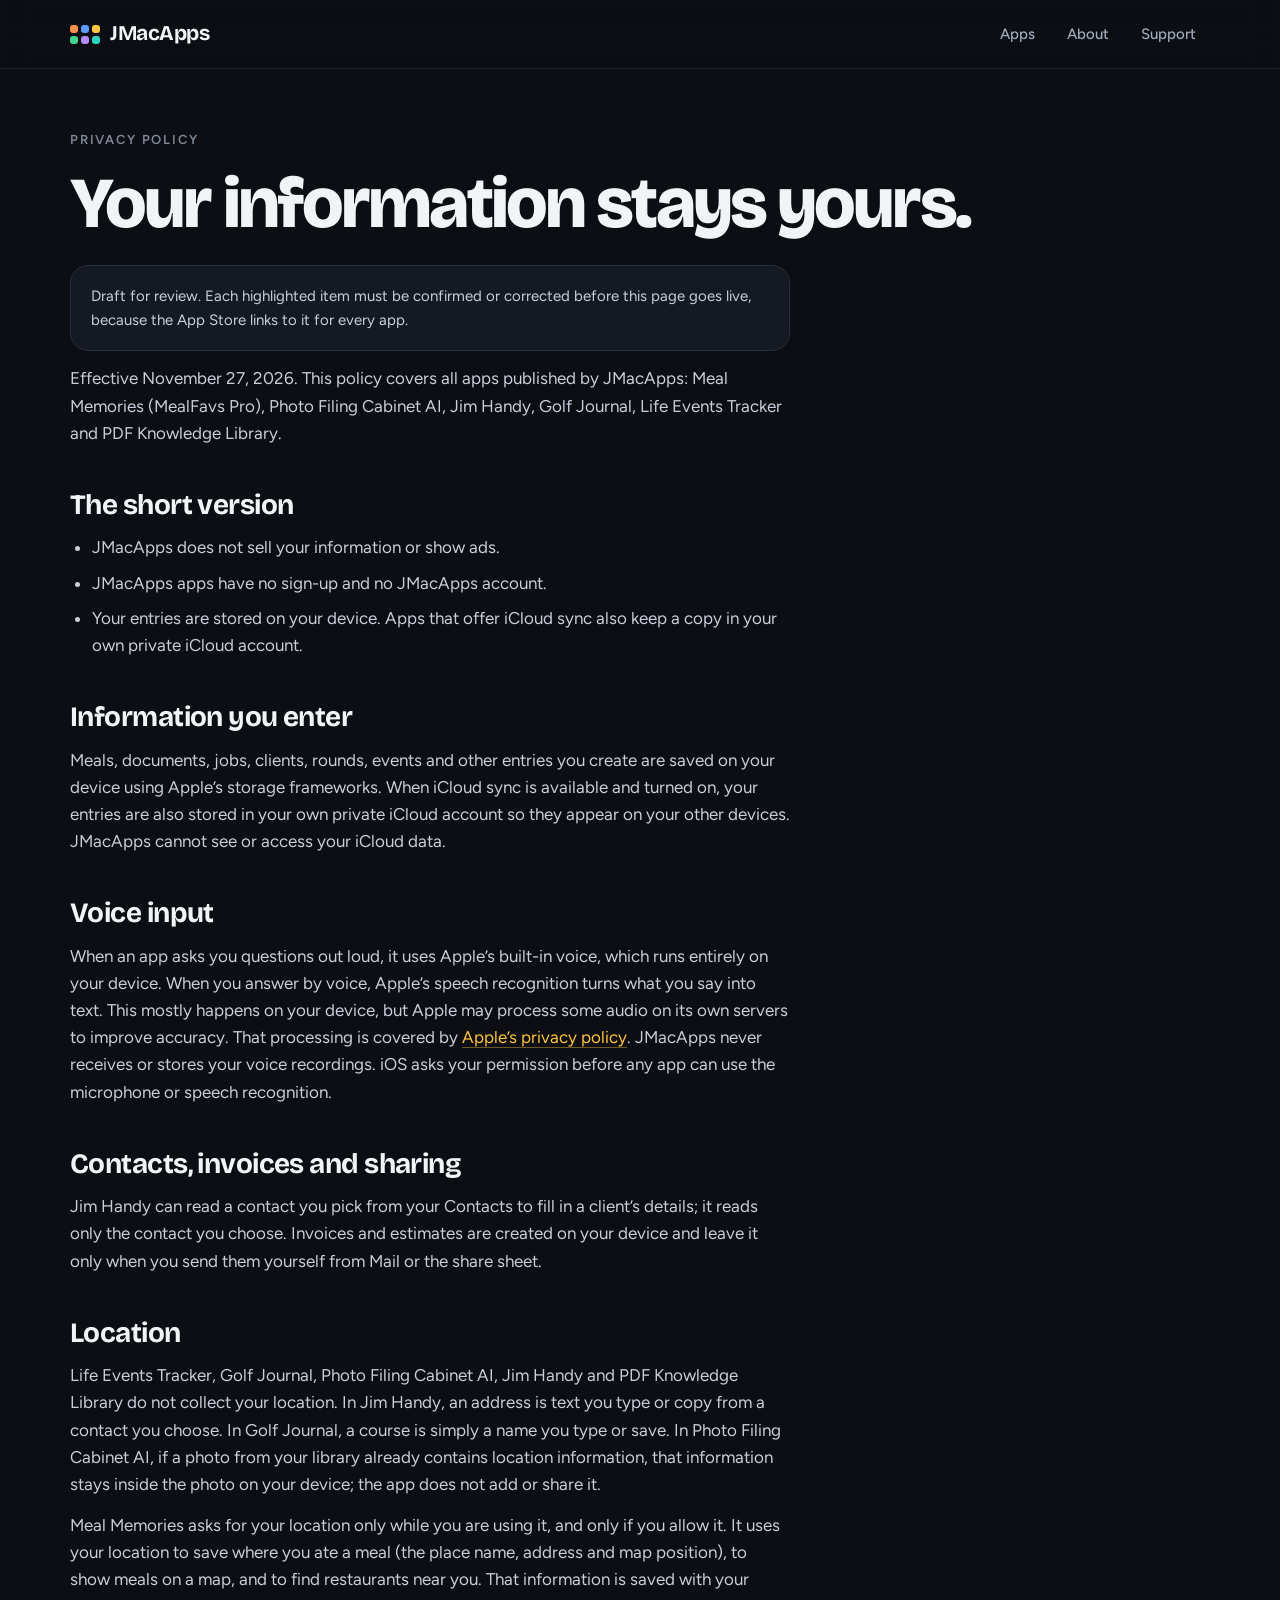
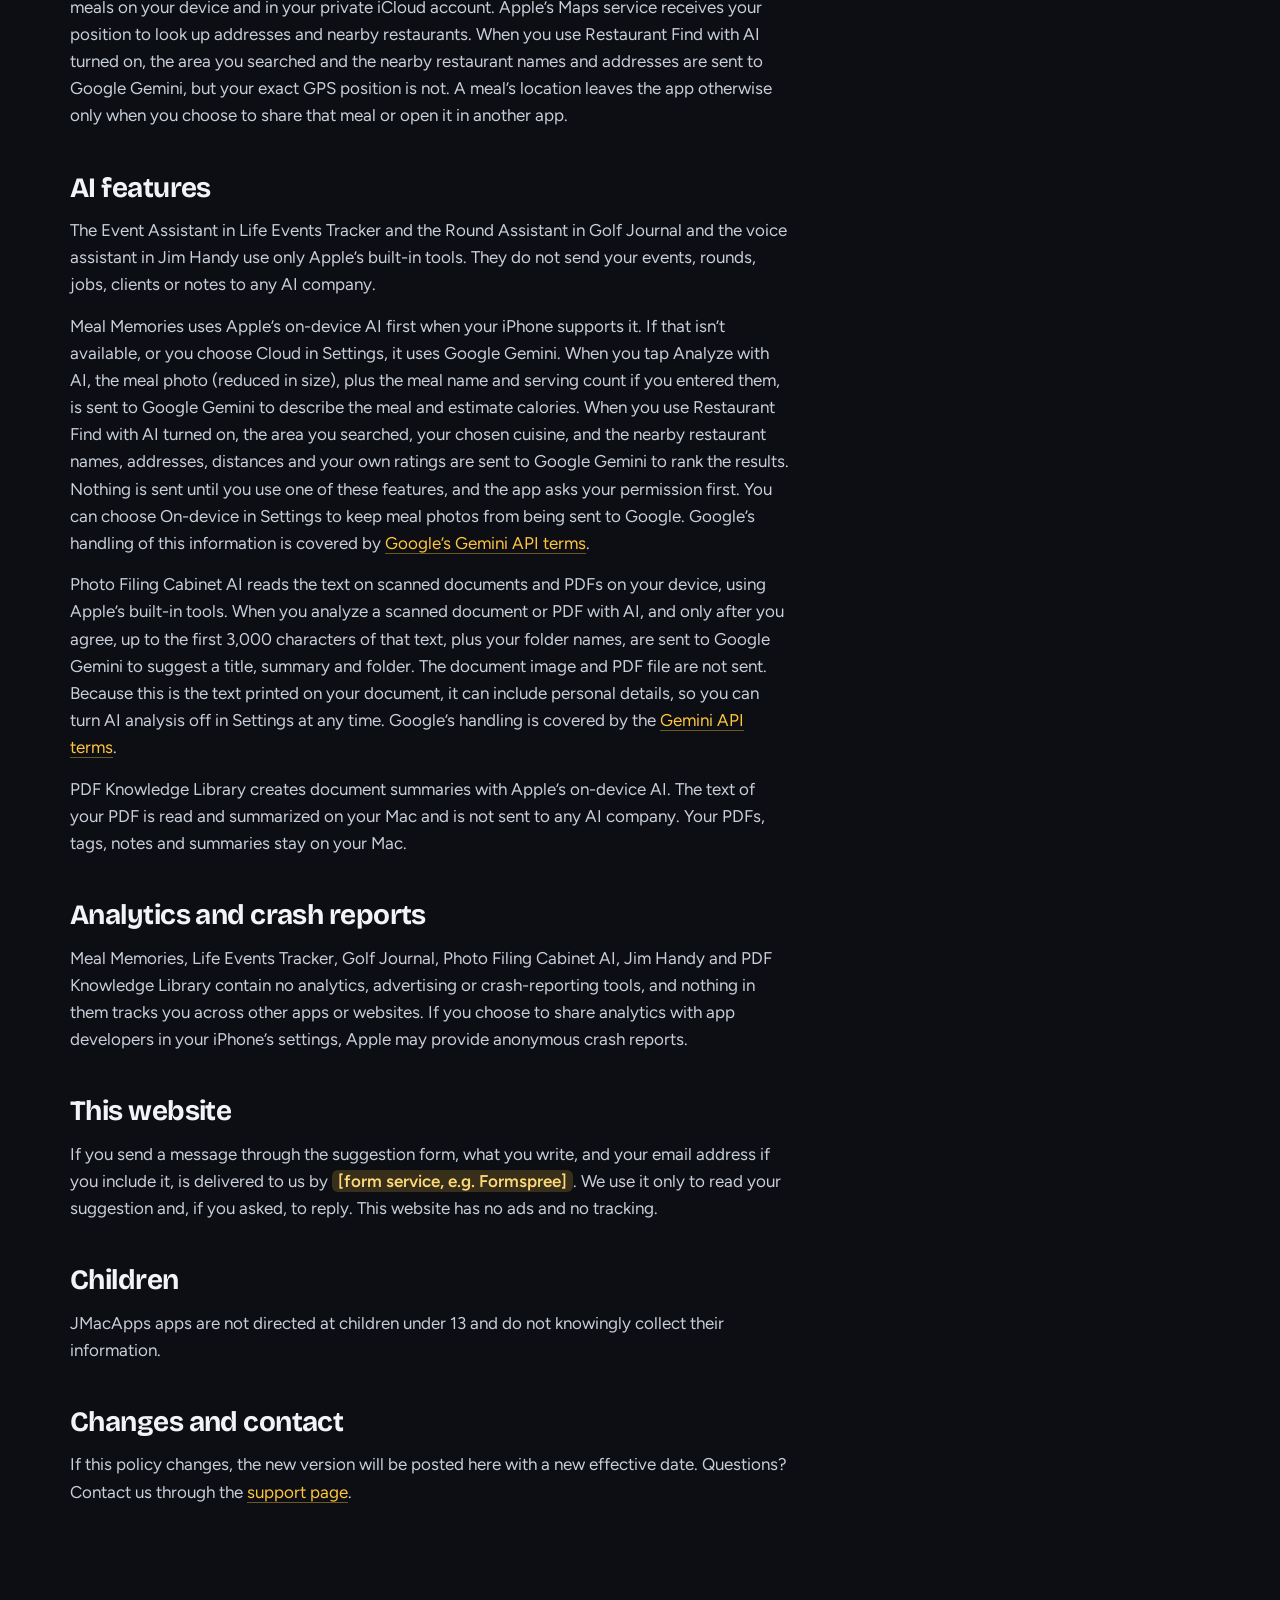
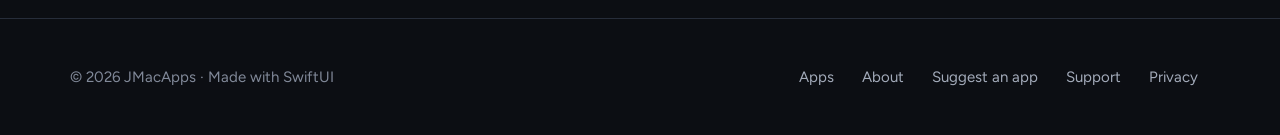
==== commit 49e36559: "Privacy policy: confirm short version, set effective date" ====
--- a/privacy.html
+++ b/privacy.html
@@ -22,11 +22,11 @@
 <section class="wrap page-head"><span class="eyebrow">Privacy policy</span><h1>Your information stays yours.</h1></section>
 <section class="wrap"><div class="prose">
 <p class="note">Draft for review. Each highlighted item must be confirmed or corrected before this page goes live, because the App Store links to it for every app.</p>
-<p class="muted">Effective <span class="fill">[date]</span>. This policy covers all apps published by JMacApps: Meal Memories (MealFavs Pro), Photo Filing Cabinet AI, Jim Handy, Golf Journal, Life Events Tracker and PDF Knowledge Library.</p>
+<p class="muted">Effective November 27, 2026. This policy covers all apps published by JMacApps: Meal Memories (MealFavs Pro), Photo Filing Cabinet AI, Jim Handy, Golf Journal, Life Events Tracker and PDF Knowledge Library.</p>
 <h2>The short version</h2>
 <ul>
-<li>JMacApps does not sell your information or show ads. <span class="fill">[confirm]</span></li>
-<li>JMacApps apps have no sign-up and no JMacApps account. <span class="fill">[confirm]</span></li>
+<li>JMacApps does not sell your information or show ads.</li>
+<li>JMacApps apps have no sign-up and no JMacApps account.</li>
 <li>Your entries are stored on your device. Apps that offer iCloud sync also keep a copy in your own private iCloud account.</li>
 </ul>
 <h2>Information you enter</h2>
